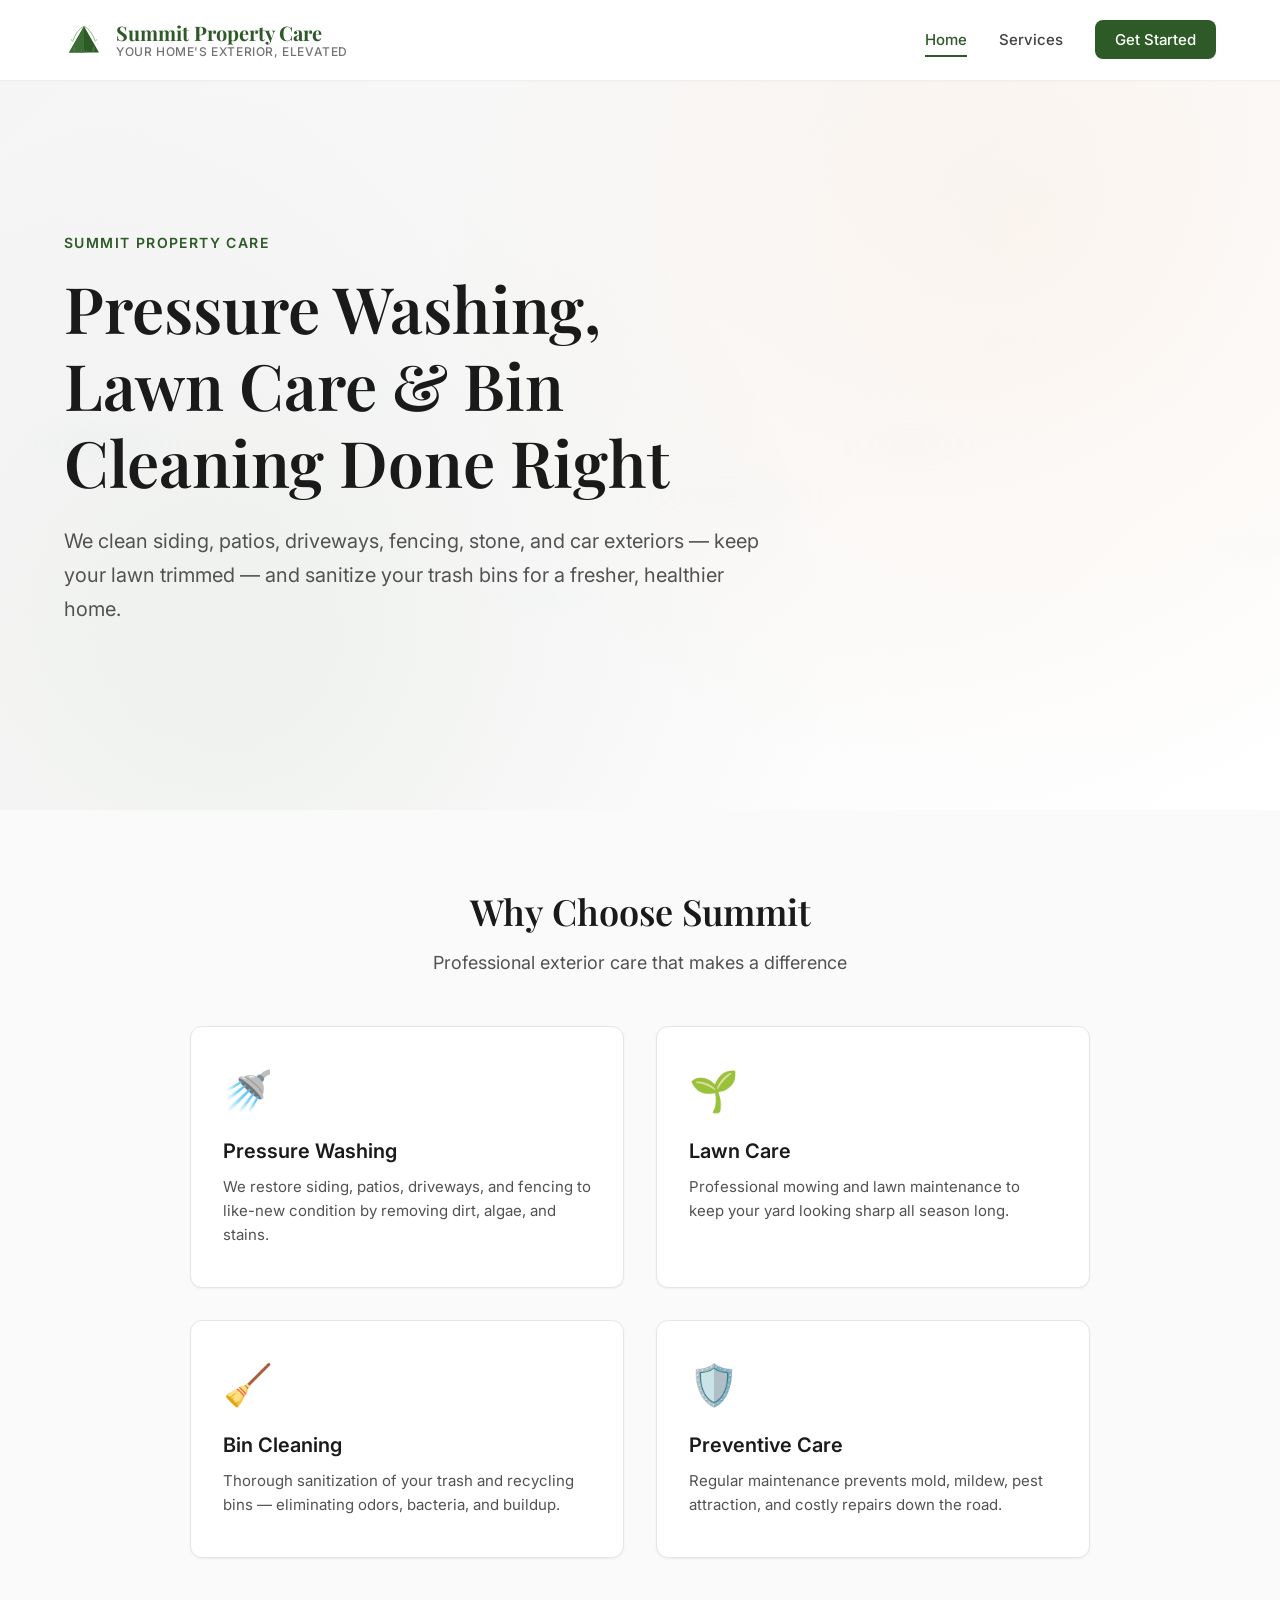
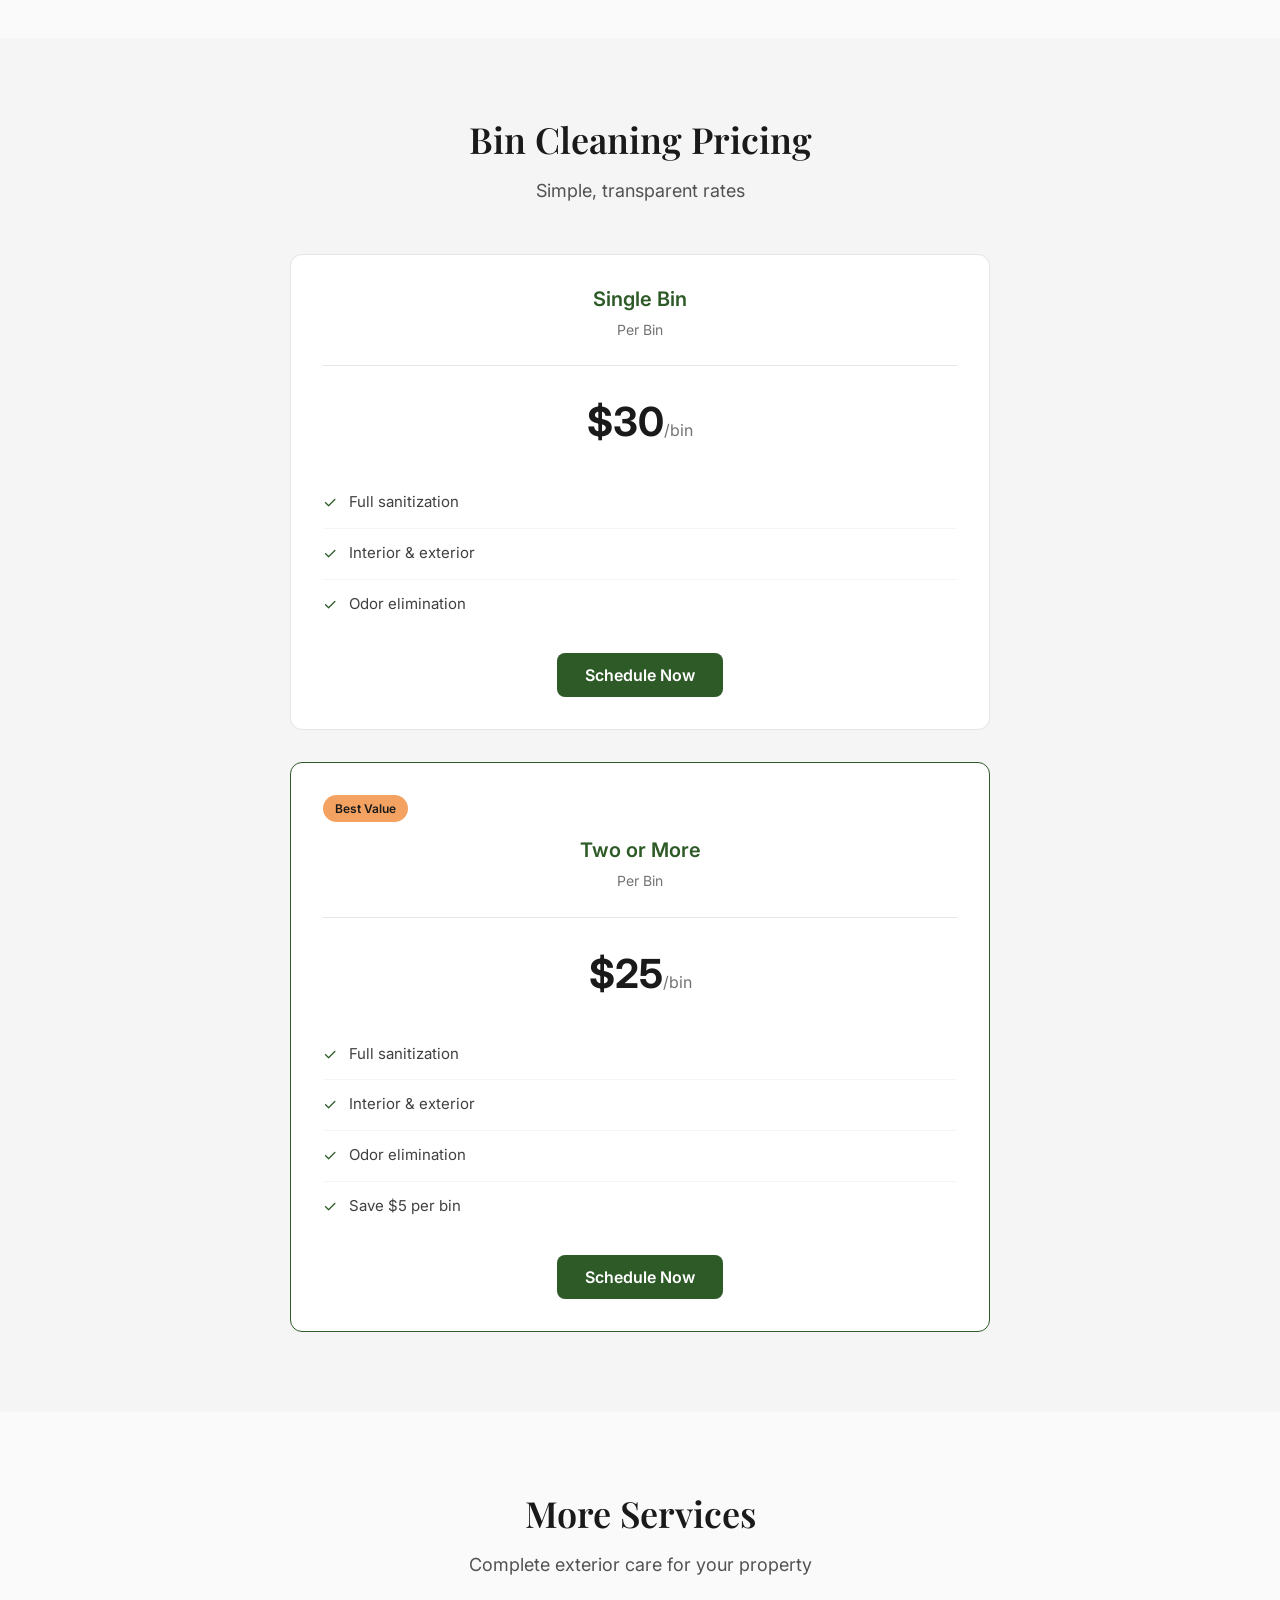
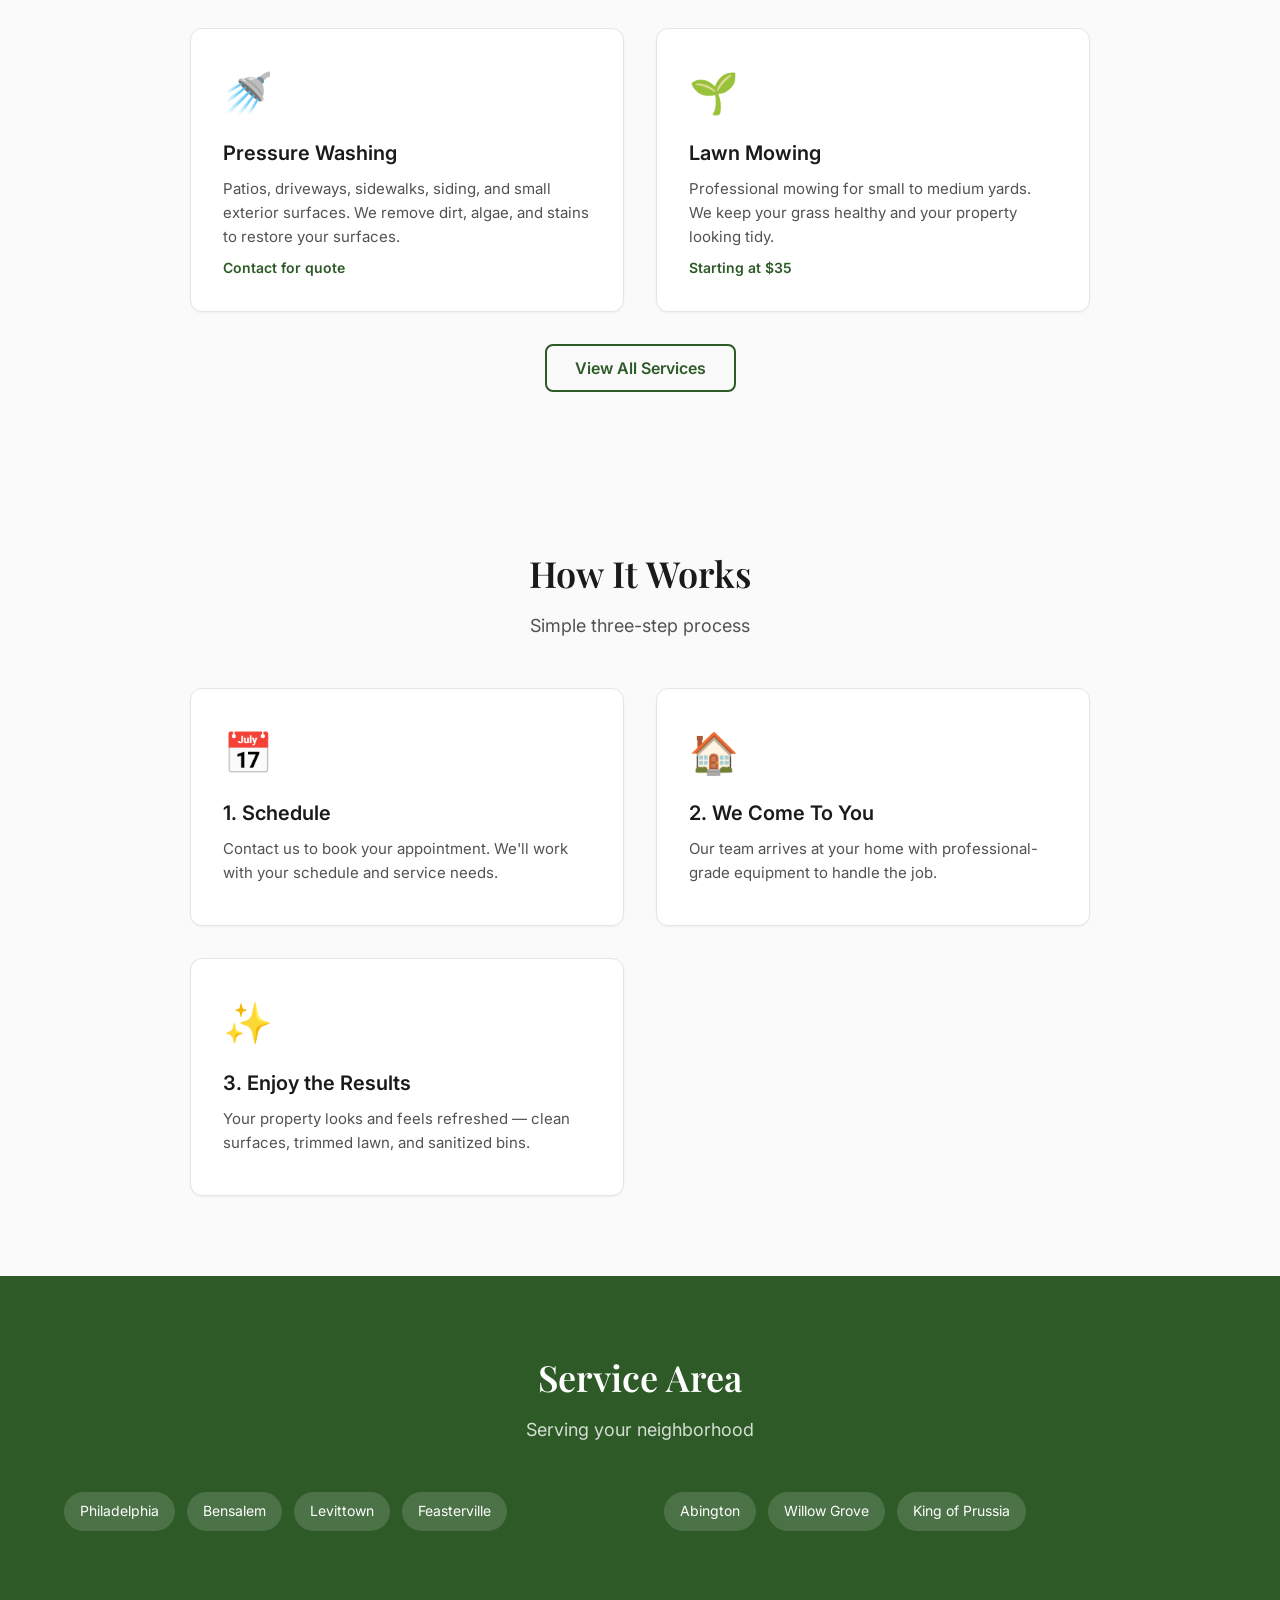
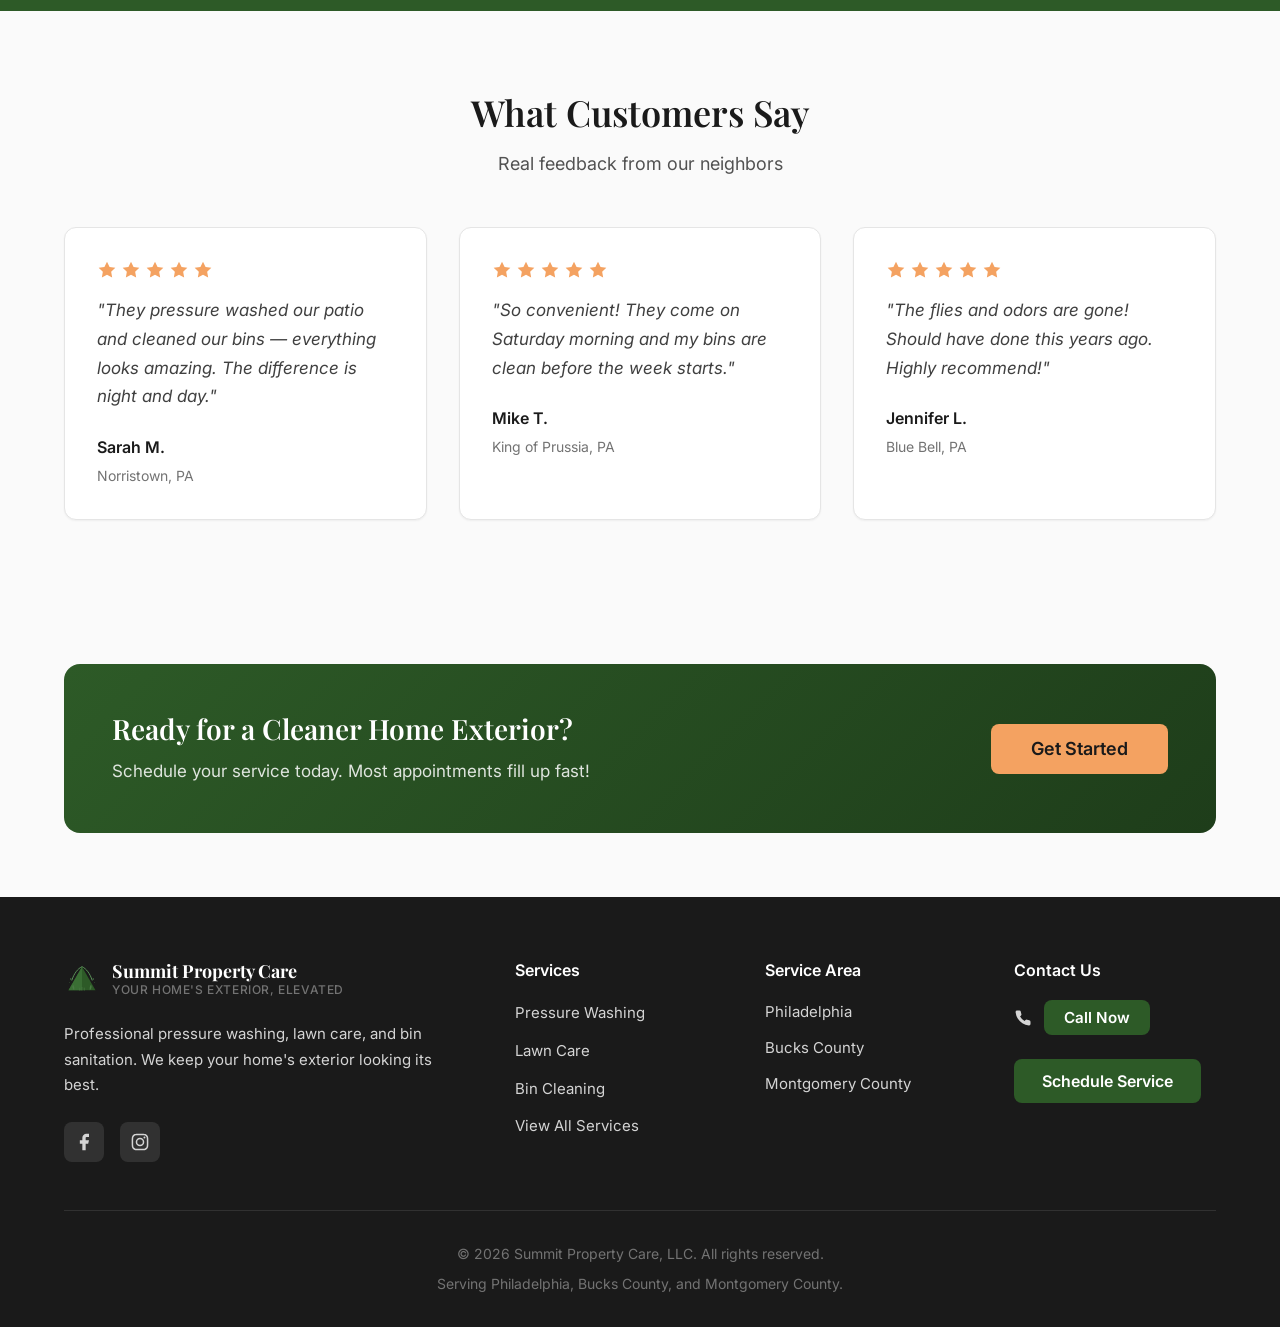
==== docs/index.html @ 651347b8 "init commit" ====
<!DOCTYPE html>
<html lang="en">
<head>
  <meta charset="UTF-8">
  <meta name="viewport" content="width=device-width, initial-scale=1.0">
  <meta name="description" content="Professional pressure washing, lawn care, and trash bin cleaning in Montgomery County, PA. Keep your home&#39;s exterior looking its best.">
  <meta name="author" content="Summit Property Care">
  <meta name="robots" content="index, follow">

  <!-- Canonical URL -->
  <link rel="canonical" href="">

  <!-- Open Graph -->
  <meta property="og:type" content="website">
  <meta property="og:url" content="">
  <meta property="og:site_name" content="Summit Property Care">
  <meta property="og:title" content="Home - Summit Property Care">
  <meta property="og:description" content="Professional pressure washing, lawn care, and trash bin cleaning in Montgomery County, PA. Keep your home&#39;s exterior looking its best.">
  <meta property="og:image" content="https://summitpropertycarellc.com/assets/images/og-image.jpg">

  <!-- Twitter Card -->
  <meta name="twitter:card" content="summary_large_image">
  <meta name="twitter:title" content="Home - Summit Property Care">
  <meta name="twitter:description" content="Professional pressure washing, lawn care, and trash bin cleaning in Montgomery County, PA. Keep your home&#39;s exterior looking its best.">
  <meta name="twitter:image" content="https://summitpropertycarellc.com/assets/images/og-image.jpg">

  <!-- Favicon -->
  <link rel="icon" type="image/svg+xml" href="./assets/images/favicon.svg">

  <!-- Fonts -->
  <link rel="preconnect" href="https://fonts.googleapis.com">
  <link rel="preconnect" href="https://fonts.gstatic.com" crossorigin>
  <link href="https://fonts.googleapis.com/css2?family=Inter:wght@400;500;600;700&family=Playfair+Display:wght@600;700&display=swap" rel="stylesheet">

  <!-- CSS -->
  <link rel="stylesheet" href="./assets/css/styles.css">

  <title>Home - Summit Property Care</title>

  <!-- LocalBusiness Schema -->
  <script type="application/ld+json">
  {
    "@context": "https://schema.org",
    "@type": "LocalBusiness",
    "name": "Summit Property Care",
    "image": "https://summitpropertycarellc.com/assets/images/logo.svg",
    "url": "https://summitpropertycarellc.com",
    "telephone": "(267) 333-2288",
    "email": "info@summitpropertycarellc.com",
    "address": {
      "@type": "PostalAddress",
      "streetAddress": "Norristown",
      "addressLocality": "Norristown",
      "addressRegion": "PA",
      "postalCode": "19401"
    },
    "geo": {
      "@type": "GeoCoordinates",
      "latitude": "40.1174",
      "longitude": "-75.3424"
    },
    "openingHoursSpecification": [
      {"@type": "OpeningHoursSpecification", "dayOfWeek": "Monday", "opens": "08:00", "closes": "18:00"},
      {"@type": "OpeningHoursSpecification", "dayOfWeek": "Tuesday", "opens": "08:00", "closes": "18:00"},
      {"@type": "OpeningHoursSpecification", "dayOfWeek": "Wednesday", "opens": "08:00", "closes": "18:00"},
      {"@type": "OpeningHoursSpecification", "dayOfWeek": "Thursday", "opens": "08:00", "closes": "18:00"},
      {"@type": "OpeningHoursSpecification", "dayOfWeek": "Friday", "opens": "08:00", "closes": "18:00"},
      {"@type": "OpeningHoursSpecification", "dayOfWeek": "Saturday", "opens": "09:00", "closes": "16:00"}
    ],
    "priceRange": "$$",
    "areaServed": {
      "@type": "GeoCircle",
      "geoRadius": "50",
      "geoMidpoint": {
        "@type": "GeoCoordinates",
        "latitude": "40.0027",
        "longitude": -75.2582
      }
    },
    "serviceArea": {
      "@type": "Place",
      "name": "Philadelphia, Montgomery, Chester, Bucks, and Delaware Counties, PA"
    },
    "sameAs": [
      "https://www.facebook.com/profile.php?id=61585159997611",
      "https://instagram.com/summitpropertycare"
    ]
  }
  </script>
</head>
<body>
  <header class="site-header" id="site-header">
  <div class="container">
    <a href="./index.html" class="logo" aria-label="Summit Property Care - Home">
      <img src="./assets/images/logo.svg" alt="Summit Property Care logo" class="logo-icon" width="48" height="48">
      <span class="logo-text">
        <span class="logo-name">Summit Property Care</span>
        <span class="logo-tagline">Your Home's Exterior, Elevated</span>
      </span>
    </a>

    <nav class="main-nav" aria-label="Main navigation">
      <button class="nav-toggle" aria-expanded="false" aria-controls="nav-menu" aria-label="Toggle navigation">
        <span class="hamburger"></span>
      </button>

      <ul class="nav-menu" id="nav-menu">
        <li><a href="./index.html" class="nav-link active">Home</a></li>
        <li><a href="./services/index.html" class="nav-link">Services</a></li>
        <li><a href="./contact/index.html" class="nav-link nav-link--cta">Get Started</a></li>
      </ul>
    </nav>
  </div>
</header>

  <main>
    



<section class="hero">
  <div class="hero-bg"></div>
  <div class="container">
    <div class="hero-content">
      
      <p class="hero-overline hero-animate" style="--delay: 0.1s">Summit Property Care</p>
      
      <h1 class="hero-title hero-animate" style="--delay: 0.25s">Pressure Washing, Lawn Care &amp; Bin Cleaning Done Right</h1>
      
      <p class="hero-subtitle hero-animate" style="--delay: 0.4s">We clean siding, patios, driveways, fencing, stone, and car exteriors — keep your lawn trimmed — and sanitize your trash bins for a fresher, healthier home.</p>
      
      
    </div>
  </div>
</section>

<section class="section">
  <div class="container">
    <div class="section-header">
      <h2 class="section-title">Why Choose Summit</h2>
      <p class="section-subtitle">Professional exterior care that makes a difference</p>
    </div>

    <div class="services-grid" style="max-width: 900px; margin: 0 auto;">
      <div class="service-card">
        <div class="service-card-icon">🚿</div>
        <h3 class="service-card-title">Pressure Washing</h3>
        <p class="service-card-description">We restore siding, patios, driveways, and fencing to like-new condition by removing dirt, algae, and stains.</p>
      </div>

      <div class="service-card">
        <div class="service-card-icon">🌱</div>
        <h3 class="service-card-title">Lawn Care</h3>
        <p class="service-card-description">Professional mowing and lawn maintenance to keep your yard looking sharp all season long.</p>
      </div>

      <div class="service-card">
        <div class="service-card-icon">🧹</div>
        <h3 class="service-card-title">Bin Cleaning</h3>
        <p class="service-card-description">Thorough sanitization of your trash and recycling bins — eliminating odors, bacteria, and buildup.</p>
      </div>

      <div class="service-card">
        <div class="service-card-icon">🛡️</div>
        <h3 class="service-card-title">Preventive Care</h3>
        <p class="service-card-description">Regular maintenance prevents mold, mildew, pest attraction, and costly repairs down the road.</p>
      </div>
    </div>
  </div>
</section>

<section class="section section--alt">
  <div class="container">
    <div class="section-header">
      <h2 class="section-title">Bin Cleaning Pricing</h2>
      <p class="section-subtitle">Simple, transparent rates</p>
    </div>

    <div class="pricing-grid" style="max-width: 700px; margin: 0 auto;">
      <div class="pricing-card">
        <div class="pricing-card-header">
          <h3 class="pricing-card-title">Single Bin</h3>
          <p class="pricing-card-subtitle">Per Bin</p>
        </div>
        <div class="pricing-card-price">
          <div class="price-amount">$30<span>/bin</span></div>
        </div>
        <div class="pricing-card-features">
          <div class="pricing-feature">
            <span class="pricing-feature-icon">✓</span>
            <span class="pricing-feature-text">Full sanitization</span>
          </div>
          <div class="pricing-feature">
            <span class="pricing-feature-icon">✓</span>
            <span class="pricing-feature-text">Interior & exterior</span>
          </div>
          <div class="pricing-feature">
            <span class="pricing-feature-icon">✓</span>
            <span class="pricing-feature-text">Odor elimination</span>
          </div>
        </div>
        <div class="pricing-card-cta">
          <a href="./contact/index.html" class="btn btn--primary">Schedule Now</a>
        </div>
      </div>

      <div class="pricing-card" style="border-color: var(--color-primary);">
        <span class="pricing-badge">Best Value</span>
        <div class="pricing-card-header">
          <h3 class="pricing-card-title">Two or More</h3>
          <p class="pricing-card-subtitle">Per Bin</p>
        </div>
        <div class="pricing-card-price">
          <div class="price-amount">$25<span>/bin</span></div>
        </div>
        <div class="pricing-card-features">
          <div class="pricing-feature">
            <span class="pricing-feature-icon">✓</span>
            <span class="pricing-feature-text">Full sanitization</span>
          </div>
          <div class="pricing-feature">
            <span class="pricing-feature-icon">✓</span>
            <span class="pricing-feature-text">Interior & exterior</span>
          </div>
          <div class="pricing-feature">
            <span class="pricing-feature-icon">✓</span>
            <span class="pricing-feature-text">Odor elimination</span>
          </div>
          <div class="pricing-feature">
            <span class="pricing-feature-icon">✓</span>
            <span class="pricing-feature-text">Save $5 per bin</span>
          </div>
        </div>
        <div class="pricing-card-cta">
          <a href="./contact/index.html" class="btn btn--primary">Schedule Now</a>
        </div>
      </div>
    </div>
  </div>
</section>

<section class="section">
  <div class="container">
    <div class="section-header">
      <h2 class="section-title">More Services</h2>
      <p class="section-subtitle">Complete exterior care for your property</p>
    </div>

    <div class="services-grid" style="max-width: 900px; margin: 0 auto;">
      <div class="service-card">
        <div class="service-card-icon">🚿</div>
        <h3 class="service-card-title">Pressure Washing</h3>
        <p class="service-card-description">Patios, driveways, sidewalks, siding, and small exterior surfaces. We remove dirt, algae, and stains to restore your surfaces.</p>
        <p class="service-card-note">Contact for quote</p>
      </div>

      <div class="service-card">
        <div class="service-card-icon">🌱</div>
        <h3 class="service-card-title">Lawn Mowing</h3>
        <p class="service-card-description">Professional mowing for small to medium yards. We keep your grass healthy and your property looking tidy.</p>
        <p class="service-card-note">Starting at $35</p>
      </div>
    </div>

    <div style="text-align: center; margin-top: 2rem;">
      <a href="./services/index.html" class="btn btn--secondary">View All Services</a>
    </div>
  </div>
</section>

<section class="section">
  <div class="container">
    <div class="section-header">
      <h2 class="section-title">How It Works</h2>
      <p class="section-subtitle">Simple three-step process</p>
    </div>

    <div class="services-grid" style="max-width: 900px; margin: 0 auto;">
      <div class="service-card">
        <div class="service-card-icon">📅</div>
        <h3 class="service-card-title">1. Schedule</h3>
        <p class="service-card-description">Contact us to book your appointment. We'll work with your schedule and service needs.</p>
      </div>

      <div class="service-card">
        <div class="service-card-icon">🏠</div>
        <h3 class="service-card-title">2. We Come To You</h3>
        <p class="service-card-description">Our team arrives at your home with professional-grade equipment to handle the job.</p>
      </div>

      <div class="service-card">
        <div class="service-card-icon">✨</div>
        <h3 class="service-card-title">3. Enjoy the Results</h3>
        <p class="service-card-description">Your property looks and feels refreshed — clean surfaces, trimmed lawn, and sanitized bins.</p>
      </div>
    </div>
  </div>
</section>

<section class="section service-areas-section">
  <div class="container">
    <div class="section-header">
      <h2 class="section-title">Service Area</h2>
      <p class="section-subtitle" style="color: rgba(255,255,255,0.8);">Serving your neighborhood</p>
    </div>

    <div class="service-areas-grid">
      <div class="service-areas-group">
        <div class="service-areas-list">
          <span class="service-area-tag">Philadelphia</span>
          <span class="service-area-tag">Bensalem</span>
          <span class="service-area-tag">Levittown</span>
          <span class="service-area-tag">Feasterville</span>
        </div>
      </div>
      <div class="service-areas-group">
        <div class="service-areas-list">
          <span class="service-area-tag">Abington</span>
          <span class="service-area-tag">Willow Grove</span>
          <span class="service-area-tag">King of Prussia</span>
        </div>
      </div>
    </div>
  </div>
</section>

<section class="section">
  <div class="container">
    <div class="section-header">
      <h2 class="section-title">What Customers Say</h2>
      <p class="section-subtitle">Real feedback from our neighbors</p>
    </div>

    <div class="testimonials-grid">
      <div class="testimonial-card">
        <div class="testimonial-stars">
          <svg viewBox="0 0 24 24" width="20" height="20" fill="currentColor"><path d="M12 2l3.09 6.26L22 9.27l-5 4.87 1.18 6.88L12 17.77l-6.18 3.25L7 14.14 2 9.27l6.91-1.01L12 2z"/></svg>
          <svg viewBox="0 0 24 24" width="20" height="20" fill="currentColor"><path d="M12 2l3.09 6.26L22 9.27l-5 4.87 1.18 6.88L12 17.77l-6.18 3.25L7 14.14 2 9.27l6.91-1.01L12 2z"/></svg>
          <svg viewBox="0 0 24 24" width="20" height="20" fill="currentColor"><path d="M12 2l3.09 6.26L22 9.27l-5 4.87 1.18 6.88L12 17.77l-6.18 3.25L7 14.14 2 9.27l6.91-1.01L12 2z"/></svg>
          <svg viewBox="0 0 24 24" width="20" height="20" fill="currentColor"><path d="M12 2l3.09 6.26L22 9.27l-5 4.87 1.18 6.88L12 17.77l-6.18 3.25L7 14.14 2 9.27l6.91-1.01L12 2z"/></svg>
          <svg viewBox="0 0 24 24" width="20" height="20" fill="currentColor"><path d="M12 2l3.09 6.26L22 9.27l-5 4.87 1.18 6.88L12 17.77l-6.18 3.25L7 14.14 2 9.27l6.91-1.01L12 2z"/></svg>
        </div>
        <blockquote class="testimonial-text">"They pressure washed our patio and cleaned our bins — everything looks amazing. The difference is night and day."</blockquote>
        <footer class="testimonial-author">
          <span class="author-name">Sarah M.</span>
          <span class="author-location">Norristown, PA</span>
        </footer>
      </div>

      <div class="testimonial-card">
        <div class="testimonial-stars">
          <svg viewBox="0 0 24 24" width="20" height="20" fill="currentColor"><path d="M12 2l3.09 6.26L22 9.27l-5 4.87 1.18 6.88L12 17.77l-6.18 3.25L7 14.14 2 9.27l6.91-1.01L12 2z"/></svg>
          <svg viewBox="0 0 24 24" width="20" height="20" fill="currentColor"><path d="M12 2l3.09 6.26L22 9.27l-5 4.87 1.18 6.88L12 17.77l-6.18 3.25L7 14.14 2 9.27l6.91-1.01L12 2z"/></svg>
          <svg viewBox="0 0 24 24" width="20" height="20" fill="currentColor"><path d="M12 2l3.09 6.26L22 9.27l-5 4.87 1.18 6.88L12 17.77l-6.18 3.25L7 14.14 2 9.27l6.91-1.01L12 2z"/></svg>
          <svg viewBox="0 0 24 24" width="20" height="20" fill="currentColor"><path d="M12 2l3.09 6.26L22 9.27l-5 4.87 1.18 6.88L12 17.77l-6.18 3.25L7 14.14 2 9.27l6.91-1.01L12 2z"/></svg>
          <svg viewBox="0 0 24 24" width="20" height="20" fill="currentColor"><path d="M12 2l3.09 6.26L22 9.27l-5 4.87 1.18 6.88L12 17.77l-6.18 3.25L7 14.14 2 9.27l6.91-1.01L12 2z"/></svg>
        </div>
        <blockquote class="testimonial-text">"So convenient! They come on Saturday morning and my bins are clean before the week starts."</blockquote>
        <footer class="testimonial-author">
          <span class="author-name">Mike T.</span>
          <span class="author-location">King of Prussia, PA</span>
        </footer>
      </div>

      <div class="testimonial-card">
        <div class="testimonial-stars">
          <svg viewBox="0 0 24 24" width="20" height="20" fill="currentColor"><path d="M12 2l3.09 6.26L22 9.27l-5 4.87 1.18 6.88L12 17.77l-6.18 3.25L7 14.14 2 9.27l6.91-1.01L12 2z"/></svg>
          <svg viewBox="0 0 24 24" width="20" height="20" fill="currentColor"><path d="M12 2l3.09 6.26L22 9.27l-5 4.87 1.18 6.88L12 17.77l-6.18 3.25L7 14.14 2 9.27l6.91-1.01L12 2z"/></svg>
          <svg viewBox="0 0 24 24" width="20" height="20" fill="currentColor"><path d="M12 2l3.09 6.26L22 9.27l-5 4.87 1.18 6.88L12 17.77l-6.18 3.25L7 14.14 2 9.27l6.91-1.01L12 2z"/></svg>
          <svg viewBox="0 0 24 24" width="20" height="20" fill="currentColor"><path d="M12 2l3.09 6.26L22 9.27l-5 4.87 1.18 6.88L12 17.77l-6.18 3.25L7 14.14 2 9.27l6.91-1.01L12 2z"/></svg>
          <svg viewBox="0 0 24 24" width="20" height="20" fill="currentColor"><path d="M12 2l3.09 6.26L22 9.27l-5 4.87 1.18 6.88L12 17.77l-6.18 3.25L7 14.14 2 9.27l6.91-1.01L12 2z"/></svg>
        </div>
        <blockquote class="testimonial-text">"The flies and odors are gone! Should have done this years ago. Highly recommend!"</blockquote>
        <footer class="testimonial-author">
          <span class="author-name">Jennifer L.</span>
          <span class="author-location">Blue Bell, PA</span>
        </footer>
      </div>
    </div>
  </div>
</section>






<section class="cta-section">
  <div class="container">
    <div class="cta-box">
      <div class="cta-content">
        <h2 class="cta-title">Ready for a Cleaner Home Exterior?</h2>
        <p class="cta-text">Schedule your service today. Most appointments fill up fast!</p>
      </div>
      <div class="cta-action">
        <a href="./contact/index.html" class="btn btn--accent btn--large">Get Started</a>
      </div>
    </div>
  </div>
</section>
  </main>

  <footer class="site-footer">
  <div class="container">
    <div class="footer-grid">
      <div class="footer-brand">
        <a href="./index.html" class="footer-logo">
          <img src="./assets/images/logo.svg" alt="Summit Property Care logo" class="logo-icon" width="42" height="42">
          <span class="logo-text">
            <span class="logo-name">Summit Property Care</span>
            <span class="logo-tagline">Your Home's Exterior, Elevated</span>
          </span>
        </a>
        <p class="footer-description">Professional pressure washing, lawn care, and bin sanitation. We keep your home's exterior looking its best.</p>
        <div class="footer-social">
          <a href="https://www.facebook.com/profile.php?id=61585159997611" target="_blank" rel="noopener noreferrer" aria-label="Facebook">
            <svg viewBox="0 0 24 24" width="20" height="20" fill="currentColor"><path d="M18 2h-3a5 5 0 00-5 5v3H7v4h3v8h4v-8h3l1-4h-4V7a1 1 0 011-1h3z"/></svg>
          </a>
          <a href="https://instagram.com/summitpropertycare" target="_blank" rel="noopener noreferrer" aria-label="Instagram">
            <svg viewBox="0 0 24 24" width="20" height="20" fill="currentColor"><path d="M12 2c2.717 0 3.056.01 4.122.06 1.065.05 1.79.217 2.428.465.66.254 1.216.598 1.772 1.153a4.908 4.908 0 011.153 1.772c.247.637.415 1.363.465 2.428.047 1.066.06 1.405.06 4.122 0 2.717-.01 3.056-.06 4.122-.05 1.065-.218 1.79-.465 2.428a4.883 4.883 0 01-1.153 1.772 4.915 4.915 0 01-1.772 1.153c-.637.247-1.363.415-2.428.465-1.066.047-1.405.06-4.122.06-2.717 0-3.056-.01-4.122-.06-1.065-.05-1.79-.218-2.428-.465a4.89 4.89 0 01-1.772-1.153 4.904 4.904 0 01-1.153-1.772c-.248-.637-.415-1.363-.465-2.428C2.013 15.056 2 14.717 2 12c0-2.717.01-3.056.06-4.122.05-1.066.217-1.79.465-2.428a4.88 4.88 0 011.153-1.772A4.897 4.897 0 015.45 2.525c.638-.248 1.362-.415 2.428-.465C8.944 2.013 9.283 2 12 2zm0 1.802c-2.67 0-2.986.01-4.04.058-.976.045-1.505.207-1.858.344-.466.182-.8.398-1.15.748-.35.35-.566.684-.748 1.15-.137.353-.3.882-.344 1.857-.048 1.055-.058 1.37-.058 4.041 0 2.67.01 2.986.058 4.04.045.976.207 1.505.344 1.858.182.466.399.8.748 1.15.35.35.684.566 1.15.748.353.137.882.3 1.857.344 1.054.048 1.37.058 4.041.058 2.67 0 2.987-.01 4.04-.058.976-.045 1.505-.207 1.858-.344.466-.182.8-.398 1.15-.748.35-.35.566-.684.748-1.15.137-.353.3-.882.344-1.857.048-1.055.058-1.37.058-4.041 0-2.67-.01-2.986-.058-4.04-.045-.976-.207-1.505-.344-1.858a3.097 3.097 0 00-.748-1.15 3.098 3.098 0 00-1.15-.748c-.353-.137-.882-.3-1.857-.344-1.055-.048-1.37-.058-4.041-.058zm0 3.063a5.135 5.135 0 110 10.27 5.135 5.135 0 010-10.27zm0 8.468a3.333 3.333 0 100-6.666 3.333 3.333 0 000 6.666zm6.538-8.671a1.2 1.2 0 11-2.4 0 1.2 1.2 0 012.4 0z"/></svg>
          </a>
        </div>
      </div>

      <div class="footer-services">
        <h3>Services</h3>
        <ul>
          <li><a href="./services/index.html#pressure-washing">Pressure Washing</a></li>
          <li><a href="./services/index.html#lawn-care">Lawn Care</a></li>
          <li><a href="./services/index.html#bin-cleaning">Bin Cleaning</a></li>
          <li><a href="./services/index.html">View All Services</a></li>
        </ul>
      </div>

      <div class="footer-service-areas">
        <h3>Service Area</h3>
        <ul>
          <li>Philadelphia</li>
          <li>Bucks County</li>
          <li>Montgomery County</li>
        </ul>
      </div>

      <div class="footer-contact">
        <h3>Contact Us</h3>
        <ul>
          <li>
            <svg viewBox="0 0 24 24" width="18" height="18" fill="currentColor"><path d="M22 16.92v3a2 2 0 01-2.18 2 19.79 19.79 0 01-8.63-3.07 19.5 19.5 0 01-6-6 19.79 19.79 0 01-3.07-8.67A2 2 0 014.11 2h3a2 2 0 012 1.72 12.84 12.84 0 00.7 2.81 2 2 0 01-.45 2.11L8.09 9.91a16 16 0 006 6l1.27-1.27a2 2 0 012.11-.45 12.84 12.84 0 002.81.7A2 2 0 0122 16.92z"/></svg>
            <button onclick="this.innerText='(267) 333-2288'; this.style.cursor='text'; this.onclick=null" class="call-now-btn">Call Now</button>
          </li>
        </ul>
        <div class="footer-cta">
          <a href="./contact/index.html" class="btn btn--primary">Schedule Service</a>
        </div>
      </div>
    </div>

    <div class="footer-bottom">
      <p>&copy; 2026 Summit Property Care, LLC. All rights reserved.</p>
      <p class="footer-disclaimer">Serving Philadelphia, Bucks County, and Montgomery County.</p>
    </div>
  </div>
</footer>


  <script src="./assets/js/main.js" defer></script>
</body>
</html>
---- docs/assets/css/styles.css ----
/* =============================================
   Summit Property Care - Modern Minimalist Design
   ============================================= */

/* CSS Variables */
:root {
  --color-primary: #2D5A27;
  --color-primary-dark: #1E3D1A;
  --color-primary-light: #4A7A44;
  --color-accent: #F4A261;
  --color-accent-dark: #E08B3E;
  --color-neutral-900: #1a1a1a;
  --color-neutral-800: #2d2d2d;
  --color-neutral-700: #404040;
  --color-neutral-600: #525252;
  --color-neutral-500: #737373;
  --color-neutral-400: #a3a3a3;
  --color-neutral-300: #d4d4d4;
  --color-neutral-200: #e5e5e5;
  --color-neutral-100: #f5f5f5;
  --color-white: #ffffff;
  --color-background: #fafafa;
  --color-surface: #ffffff;

  --font-primary: 'Inter', -apple-system, BlinkMacSystemFont, 'Segoe UI', sans-serif;
  --font-display: 'Playfair Display', Georgia, serif;

  --shadow-sm: 0 1px 2px rgba(0, 0, 0, 0.05);
  --shadow-md: 0 4px 6px -1px rgba(0, 0, 0, 0.1), 0 2px 4px -1px rgba(0, 0, 0, 0.06);
  --shadow-lg: 0 10px 15px -3px rgba(0, 0, 0, 0.1), 0 4px 6px -2px rgba(0, 0, 0, 0.05);
  --shadow-xl: 0 20px 25px -5px rgba(0, 0, 0, 0.1), 0 10px 10px -5px rgba(0, 0, 0, 0.04);

  --radius-sm: 4px;
  --radius-md: 8px;
  --radius-lg: 12px;
  --radius-xl: 16px;
  --radius-full: 9999px;

  --transition-fast: 150ms ease;
  --transition-base: 250ms ease;
  --transition-slow: 350ms ease;

  --container-max: 1200px;
  --header-height: 80px;
}

/* Reset & Base */
*, *::before, *::after {
  box-sizing: border-box;
  margin: 0;
  padding: 0;
}

html {
  scroll-behavior: smooth;
  -webkit-font-smoothing: antialiased;
  -moz-osx-font-smoothing: grayscale;
}

body {
  font-family: var(--font-primary);
  font-size: 16px;
  line-height: 1.6;
  color: var(--color-neutral-800);
  background-color: var(--color-background);
  min-height: 100vh;
  padding-top: var(--header-height);
}

img {
  max-width: 100%;
  height: auto;
  display: block;
}

a {
  color: inherit;
  text-decoration: none;
  transition: color var(--transition-fast);
}

ul, ol {
  list-style: none;
}

button {
  font-family: inherit;
  cursor: pointer;
  border: none;
  background: none;
}

h1, h2, h3, h4, h5, h6 {
  font-family: var(--font-display);
  font-weight: 600;
  line-height: 1.2;
  color: var(--color-neutral-900);
}

h1 { font-size: 3rem; }
h2 { font-size: 2.25rem; }
h3 { font-size: 1.5rem; }
h4 { font-size: 1.25rem; }

/* Container */
.container {
  width: 100%;
  max-width: var(--container-max);
  margin: 0 auto;
  padding: 0 1.5rem;
}

/* Buttons */
.btn {
  display: inline-flex;
  align-items: center;
  justify-content: center;
  gap: 0.5rem;
  padding: 0.875rem 1.75rem;
  font-size: 1rem;
  font-weight: 600;
  line-height: 1;
  border-radius: var(--radius-md);
  transition: all var(--transition-base);
  cursor: pointer;
}

.btn--primary {
  background-color: var(--color-primary);
  color: var(--color-white);
}

.btn--primary:hover {
  background-color: var(--color-primary-dark);
  transform: translateY(-2px);
  box-shadow: var(--shadow-md);
}

.btn--secondary {
  background-color: transparent;
  color: var(--color-primary);
  border: 2px solid var(--color-primary);
}

.btn--secondary:hover {
  background-color: var(--color-primary);
  color: var(--color-white);
}

.btn--accent {
  background-color: var(--color-accent);
  color: var(--color-neutral-900);
}

.btn--accent:hover {
  background-color: var(--color-accent-dark);
  transform: translateY(-2px);
  box-shadow: var(--shadow-md);
}

.btn--large {
  padding: 1rem 2.5rem;
  font-size: 1.125rem;
}

/* =============================================
   Header & Navigation
   ============================================= */

.site-header {
  position: fixed;
  top: 0;
  left: 0;
  right: 0;
  z-index: 1000;
  height: var(--header-height);
  background-color: var(--color-white);
  box-shadow: var(--shadow-sm);
  transition: all var(--transition-base);
}

.site-header.scrolled {
  box-shadow: var(--shadow-md);
}

.site-header .container {
  display: flex;
  align-items: center;
  justify-content: space-between;
  height: 100%;
}

.logo {
  display: flex;
  align-items: center;
  gap: 0.75rem;
}

.logo-icon {
  width: 2.5rem;
  height: 2.5rem;
  flex-shrink: 0;
}

.logo-text {
  display: flex;
  flex-direction: column;
  line-height: 1.2;
}

.logo-name {
  font-family: var(--font-display);
  font-size: 1.25rem;
  font-weight: 700;
  color: var(--color-primary);
}

.logo-tagline {
  font-size: 0.75rem;
  font-weight: 500;
  color: var(--color-neutral-500);
  text-transform: uppercase;
  letter-spacing: 0.05em;
}

.main-nav {
  display: flex;
  align-items: center;
  gap: 2rem;
}

.nav-menu {
  display: flex;
  align-items: center;
  gap: 2rem;
}

.nav-link {
  font-weight: 500;
  font-size: 0.9375rem;
  color: var(--color-neutral-700);
  position: relative;
  padding: 0.5rem 0;
}

.nav-link::after {
  content: '';
  position: absolute;
  bottom: 0;
  left: 0;
  width: 0;
  height: 2px;
  background-color: var(--color-primary);
  transition: width var(--transition-base);
}

.nav-link:hover,
.nav-link.active {
  color: var(--color-primary);
}

.nav-link:hover::after,
.nav-link.active::after {
  width: 100%;
}

.nav-link--cta {
  background-color: var(--color-primary);
  color: var(--color-white);
  padding: 0.625rem 1.25rem;
  border-radius: var(--radius-md);
}

.nav-link--cta::after {
  display: none;
}

.nav-link--cta:hover {
  background-color: var(--color-primary-dark);
  color: var(--color-white);
}

.nav-toggle {
  display: none;
  padding: 0.5rem;
}

/* =============================================
    Mobile — ≤768px
    ============================================= */

@media (max-width: 768px) {
  /* -- Header & Nav -- */
  :root {
    --header-height: 64px;
  }

  .logo-icon {
    width: 2rem;
    height: 2rem;
  }

  .logo-name {
    font-size: 1.05rem;
  }

  .logo-tagline {
    font-size: 0.65rem;
  }

  .nav-toggle {
    display: block;
    position: relative;
    width: 40px;
    height: 40px;
    padding: 0.5rem;
    border-radius: var(--radius-sm);
    transition: background-color var(--transition-fast);
  }

  .nav-toggle:active {
    background-color: var(--color-neutral-100);
  }

  .hamburger {
    display: block;
    width: 22px;
    height: 2px;
    background-color: var(--color-neutral-900);
    position: absolute;
    top: 50%;
    left: 50%;
    transform: translate(-50%, -50%);
    transition: all var(--transition-base);
  }

  .hamburger::before,
  .hamburger::after {
    content: '';
    position: absolute;
    width: 100%;
    height: 2px;
    background-color: var(--color-neutral-900);
    left: 0;
    transition: all var(--transition-base);
  }

  .hamburger::before {
    top: -7px;
  }

  .hamburger::after {
    top: 7px;
  }

  .nav-toggle[aria-expanded="true"] .hamburger {
    background-color: transparent;
  }

  .nav-toggle[aria-expanded="true"] .hamburger::before {
    top: 0;
    transform: rotate(45deg);
  }

  .nav-toggle[aria-expanded="true"] .hamburger::after {
    top: 0;
    transform: rotate(-45deg);
  }

  .nav-menu {
    position: fixed;
    top: var(--header-height);
    left: 0;
    right: 0;
    bottom: 0;
    background-color: var(--color-white);
    flex-direction: column;
    align-items: stretch;
    padding: 0;
    gap: 0;
    box-shadow: var(--shadow-lg);
    transform: translateY(-100%);
    opacity: 0;
    visibility: hidden;
    transition: all var(--transition-base);
    overflow-y: auto;
    -webkit-overflow-scrolling: touch;
  }

  .nav-menu.active {
    transform: translateY(0);
    opacity: 1;
    visibility: visible;
  }

  .nav-link {
    display: block;
    padding: 1rem 1.5rem;
    font-size: 1.0625rem;
    border-bottom: 1px solid var(--color-neutral-100);
  }

  .nav-link::after {
    display: none;
  }

  .nav-link:active {
    background-color: var(--color-neutral-100);
  }

  .nav-link--cta {
    margin: 1rem 1.5rem;
    text-align: center;
    padding: 1rem;
    font-size: 1.0625rem;
    border-bottom: none;
  }

  /* -- Hero -- */
  .hero {
    min-height: calc(80vh - var(--header-height));
    padding-bottom: 3rem;
  }

  .hero::before {
    opacity: 0.04;
    animation-duration: 35s;
  }

  .hero-title {
    font-size: clamp(1.75rem, 7vw, 2.5rem);
    margin-bottom: 1rem;
  }

  .hero-subtitle {
    font-size: 1.0625rem;
    margin-bottom: 1.5rem;
    line-height: 1.6;
  }

  .hero-overline {
    font-size: 0.8125rem;
    margin-bottom: 0.75rem;
  }

  .hero-buttons {
    flex-direction: column;
    gap: 0.75rem;
  }

  .hero-buttons .btn {
    width: 100%;
    justify-content: center;
  }

  /* -- Sections -- */
  .section {
    padding: 3.5rem 0;
  }

  .section-header {
    margin-bottom: 2rem;
  }

  .section-title {
    font-size: 1.75rem;
  }

  .section-subtitle {
    font-size: 1rem;
  }

  /* -- Grids — single column, no min-width overflow -- */
  .services-grid,
  .pricing-grid,
  .testimonials-grid,
  .service-list {
    grid-template-columns: 1fr;
  }

  .service-card {
    padding: 1.5rem;
  }

  .service-card-icon {
    font-size: 2rem;
  }

  /* -- Pricing -- */
  .pricing-card {
    padding: 1.5rem;
  }

  .price-amount {
    font-size: 2rem;
  }

  .pricing-feature {
    padding: 0.625rem 0;
  }

  /* -- Service Areas -- */
  .service-areas-grid {
    grid-template-columns: 1fr;
    gap: 1.5rem;
  }

  /* -- Testimonials -- */
  .testimonial-card {
    padding: 1.5rem;
  }

  .testimonial-text {
    font-size: 1rem;
  }

  /* -- CTA -- */
  .cta-section {
    padding: 3rem 0;
  }

  .cta-box {
    flex-direction: column;
    text-align: center;
    padding: 2rem 1.5rem;
    gap: 1.5rem;
  }

  .cta-title {
    font-size: 1.5rem;
  }

  .cta-text {
    font-size: 1rem;
  }

  .cta-action {
    width: 100%;
  }

  .cta-action .btn {
    width: 100%;
  }

  /* -- Service Category (services page) -- */
  .service-category {
    margin-bottom: 3rem;
  }

  .service-category-header {
    flex-direction: column;
    align-items: flex-start;
    gap: 0.5rem;
  }

  .service-category-icon {
    font-size: 1.75rem;
  }

  .service-category-title {
    font-size: 1.5rem;
  }

  .service-item {
    padding: 1.25rem;
  }

  .service-item-header {
    flex-direction: column;
    gap: 0.5rem;
  }

  .service-item-features {
    gap: 0.375rem;
  }

  .service-item-feature {
    font-size: 0.75rem;
    padding: 0.3125rem 0.625rem;
  }

  /* -- Contact Page -- */
  .contact-grid {
    grid-template-columns: 1fr;
    gap: 2.5rem;
  }

  .contact-info h2 {
    font-size: 1.75rem;
  }

  .contact-item-icon {
    width: 44px;
    height: 44px;
  }

  .contact-item-icon svg {
    width: 20px;
    height: 20px;
  }

  .contact-item-value {
    word-break: break-word;
  }

  .contact-item-value a {
    color: var(--color-primary);
    font-weight: 600;
  }

  .call-now-btn {
    display: inline-block;
    width: auto;
    text-align: center;
    padding: 0.625rem 1.5rem;
    font-size: 1rem;
  }

  .contact-form {
    padding: 1.5rem;
  }

  .contact-form h3 {
    font-size: 1.25rem;
    margin-bottom: 1.25rem;
  }

  .form-input,
  .form-select,
  .form-textarea {
    padding: 0.875rem;
    font-size: 16px; /* Prevents iOS zoom on focus */
  }

  .form-textarea {
    min-height: 120px;
  }

  .form-submit {
    padding: 1rem;
    width: 100%;
  }

  /* -- Footer -- */
  .site-footer {
    padding: 2.5rem 0 1.5rem;
  }

  .footer-grid {
    grid-template-columns: 1fr;
    gap: 2rem;
    margin-bottom: 2rem;
  }

  .footer-brand {
    text-align: center;
  }

  .footer-brand .footer-logo {
    justify-content: center;
    margin-bottom: 1rem;
  }

  .footer-description {
    font-size: 0.875rem;
    margin-bottom: 1rem;
  }

  .footer-social {
    justify-content: center;
  }

  .footer-social a {
    width: 44px;
    height: 44px;
  }

  .footer-services,
  .footer-service-areas {
    text-align: center;
  }

  .footer-services h3,
  .footer-service-areas h3,
  .footer-contact h3 {
    margin-bottom: 0.875rem;
  }

  .footer-services ul,
  .footer-service-areas ul {
    display: grid;
    grid-template-columns: 1fr 1fr;
    gap: 0.5rem 1rem;
    text-align: left;
  }

  .footer-contact {
    text-align: center;
  }

  .footer-contact ul {
    justify-content: center;
  }

  .footer-contact li {
    justify-content: center;
  }

  .footer-contact .call-now-btn {
    width: 100%;
    padding: 0.75rem 1.5rem;
    font-size: 1rem;
  }

  .footer-cta {
    margin-top: 1.5rem;
  }

  .footer-cta .btn {
    width: 100%;
  }

  .footer-bottom {
    padding-top: 1.5rem;
  }

  /* -- Page Headers -- */
  .page-header {
    padding: calc(var(--header-height) + 2.5rem) 0 2.5rem;
  }

  .page-title {
    font-size: clamp(1.75rem, 6vw, 2.5rem);
  }

  .page-description {
    font-size: 1rem;
  }

  .content-section {
    padding: 2.5rem 0;
  }

  /* -- About -- */
  .about-hero {
    grid-template-columns: 1fr;
    gap: 2rem;
  }

  .about-image {
    min-height: 250px;
  }

  .about-stats {
    flex-wrap: wrap;
    gap: 1.5rem;
  }

  .stat-number {
    font-size: 2rem;
  }

  .values-grid {
    grid-template-columns: 1fr;
  }

  .value-card {
    padding: 1.5rem;
  }

  /* -- Pricing Disclaimer -- */
  .pricing-disclaimer {
    margin-bottom: 2rem;
    padding: 1.25rem;
  }
}

/* =============================================
    Mobile — ≤480px (small phones)
    ============================================= */

@media (max-width: 480px) {
  .container {
    padding: 0 1rem;
  }

  .hero {
    min-height: calc(70vh - var(--header-height));
  }

  .hero-title {
    font-size: 1.625rem;
  }

  .hero-subtitle {
    font-size: 0.9375rem;
  }

  .section {
    padding: 2.5rem 0;
  }

  .section-title {
    font-size: 1.5rem;
  }

  .section-subtitle {
    font-size: 0.9375rem;
  }

  .service-card {
    padding: 1.25rem;
  }

  .pricing-card {
    padding: 1.25rem;
  }

  .cta-box {
    padding: 1.5rem 1.25rem;
  }

  .cta-title {
    font-size: 1.25rem;
  }

  .testimonial-card {
    padding: 1.25rem;
  }

  .contact-form {
    padding: 1.25rem;
  }

  .contact-form h3 {
    font-size: 1.125rem;
  }

  .contact-info h2 {
    font-size: 1.5rem;
  }

  .contact-item-icon {
    width: 40px;
    height: 40px;
  }

  .contact-item-icon svg {
    width: 18px;
    height: 18px;
  }

  .contact-item {
    gap: 0.75rem;
  }

  .contact-item-label {
    font-size: 0.8125rem;
  }

  .contact-item-value {
    font-size: 0.9375rem;
  }

  .call-now-btn {
    width: 100%;
    padding: 0.75rem 1.25rem;
    font-size: 0.9375rem;
  }

  .contact-details {
    gap: 1.25rem;
  }

  .btn {
    padding: 0.8125rem 1.5rem;
    font-size: 0.9375rem;
  }

  .btn--large {
    padding: 0.875rem 2rem;
    font-size: 1rem;
  }

  .service-area-tag {
    font-size: 0.8125rem;
    padding: 0.375rem 0.75rem;
  }

  /* -- Footer -- */
  .site-footer {
    padding: 2rem 0 1rem;
  }

  .footer-grid {
    gap: 1.75rem;
    margin-bottom: 1.5rem;
  }

  .footer-logo .logo-icon {
    width: 2rem;
    height: 2rem;
  }

  .footer-logo .logo-name {
    font-size: 1rem;
  }

  .footer-logo .logo-tagline {
    font-size: 0.625rem;
  }

  .footer-description {
    font-size: 0.8125rem;
    margin-bottom: 0.75rem;
  }

  .footer-social a {
    width: 40px;
    height: 40px;
  }

  .footer-services h3,
  .footer-service-areas h3,
  .footer-contact h3 {
    font-size: 0.875rem;
    margin-bottom: 0.75rem;
  }

  .footer-services ul,
  .footer-service-areas ul {
    gap: 0.375rem 0.75rem;
  }

  .footer-services a,
  .footer-service-areas li,
  .footer-contact li {
    font-size: 0.8125rem;
  }

  .footer-cta {
    margin-top: 1.25rem;
  }

  .footer-cta .btn {
    padding: 0.75rem 1.25rem;
    font-size: 0.875rem;
  }

  .footer-contact .call-now-btn {
    padding: 0.625rem 1.25rem;
    font-size: 0.875rem;
  }

  .footer-bottom {
    padding-top: 1.25rem;
  }

  .footer-bottom p {
    font-size: 0.8125rem;
  }

  .footer-disclaimer {
    margin-top: 0.375rem;
  }
}

/* =============================================
   Hero Section
   ============================================= */

.hero {
  position: relative;
  min-height: calc(90vh - var(--header-height));
  display: flex;
  align-items: center;
  overflow: hidden;
  background: linear-gradient(135deg, var(--color-neutral-100) 0%, var(--color-white) 100%);
}

.hero-bg {
  position: absolute;
  inset: 0;
  background-image:
    radial-gradient(circle at 20% 80%, rgba(45, 90, 39, 0.05) 0%, transparent 50%),
    radial-gradient(circle at 80% 20%, rgba(244, 162, 97, 0.08) 0%, transparent 50%);
}

.hero::before {
  content: '';
  position: absolute;
  inset: -20%;
  background:
    radial-gradient(ellipse 120px 40px at 20% 50%, rgba(180, 210, 230, 0.6) 0%, transparent 70%),
    radial-gradient(ellipse 80px 30px at 35% 45%, rgba(180, 210, 230, 0.4) 0%, transparent 70%),
    radial-gradient(ellipse 150px 50px at 55% 55%, rgba(180, 210, 230, 0.5) 0%, transparent 70%),
    radial-gradient(ellipse 60px 25px at 70% 40%, rgba(180, 210, 230, 0.4) 0%, transparent 70%),
    radial-gradient(ellipse 100px 35px at 85% 60%, rgba(180, 210, 230, 0.5) 0%, transparent 70%),
    radial-gradient(ellipse 90px 30px at 45% 65%, rgba(180, 210, 230, 0.3) 0%, transparent 70%),
    radial-gradient(ellipse 110px 45px at 65% 50%, rgba(180, 210, 230, 0.35) 0%, transparent 70%);
  opacity: 0.07;
  animation: mistDrift 25s ease-in-out infinite;
  pointer-events: none;
  z-index: 0;
}

.hero-content {
  position: relative;
  max-width: 700px;
  z-index: 1;
}

.hero-animate {
  opacity: 0;
  animation: fadeInUp 0.7s cubic-bezier(0.22, 1, 0.36, 1) forwards;
  animation-delay: var(--delay, 0s);
}

.hero-overline {
  font-size: 0.875rem;
  font-weight: 600;
  text-transform: uppercase;
  letter-spacing: 0.1em;
  color: var(--color-primary);
  margin-bottom: 1rem;
}

.hero-title {
  font-size: clamp(2.5rem, 5vw, 4rem);
  margin-bottom: 1.5rem;
  color: var(--color-neutral-900);
}

.hero-subtitle {
  font-size: 1.25rem;
  color: var(--color-neutral-600);
  margin-bottom: 2rem;
  line-height: 1.7;
}

.hero-buttons {
  display: flex;
  flex-wrap: wrap;
  gap: 1rem;
}

.hero--small {
  min-height: 60vh;
}

.hero--small .hero-title {
  font-size: clamp(2rem, 4vw, 3rem);
}

@keyframes fadeInUp {
  from {
    opacity: 0;
    transform: translateY(30px);
  }
  to {
    opacity: 1;
    transform: translateY(0);
  }
}

@keyframes mistDrift {
  0%, 100% {
    transform: translateX(-10%);
  }
  50% {
    transform: translateX(10%);
  }
}

/* =============================================
   Services Grid
   ============================================= */

.section {
  padding: 5rem 0;
}

.section--alt {
  background-color: var(--color-neutral-100);
}

.section-header {
  text-align: center;
  max-width: 600px;
  margin: 0 auto 3rem;
}

.section-title {
  margin-bottom: 1rem;
}

.section-subtitle {
  color: var(--color-neutral-600);
  font-size: 1.125rem;
}

.services-grid {
  display: grid;
  grid-template-columns: repeat(auto-fit, minmax(300px, 1fr));
  gap: 2rem;
}

.service-card {
  background-color: var(--color-white);
  border-radius: var(--radius-lg);
  padding: 2rem;
  box-shadow: var(--shadow-sm);
  transition: all var(--transition-base);
  border: 1px solid var(--color-neutral-200);
}

.service-card:hover {
  transform: translateY(-4px);
  box-shadow: var(--shadow-lg);
  border-color: var(--color-primary-light);
}

.service-card-icon {
  font-size: 2.5rem;
  margin-bottom: 1rem;
}

.service-card-title {
  font-family: var(--font-primary);
  font-size: 1.25rem;
  font-weight: 600;
  margin-bottom: 0.75rem;
  color: var(--color-neutral-900);
}

.service-card-description {
  color: var(--color-neutral-600);
  font-size: 0.9375rem;
  margin-bottom: 0.5rem;
}

.service-card-note {
  font-size: 0.875rem;
  font-weight: 600;
  color: var(--color-primary);
  margin-top: 0.5rem;
}

.service-card-benefits {
  margin-bottom: 1.5rem;
}

.service-card-benefits li {
  position: relative;
  padding-left: 1.5rem;
  margin-bottom: 0.5rem;
  font-size: 0.875rem;
  color: var(--color-neutral-700);
}

.service-card-benefits li::before {
  content: '✓';
  position: absolute;
  left: 0;
  color: var(--color-primary);
  font-weight: 600;
}

.service-card-link {
  display: inline-flex;
  align-items: center;
  gap: 0.5rem;
  font-weight: 600;
  color: var(--color-primary);
  font-size: 0.9375rem;
}

.service-card-link:hover {
  gap: 0.75rem;
}

/* =============================================
   Service Areas
   ============================================= */

.service-areas-section {
  background-color: var(--color-primary);
  color: var(--color-white);
}

.service-areas-grid {
  display: grid;
  grid-template-columns: repeat(auto-fit, minmax(280px, 1fr));
  gap: 3rem;
}

.service-areas-group h3 {
  color: var(--color-white);
  margin-bottom: 1rem;
  font-family: var(--font-primary);
  font-size: 1.125rem;
  font-weight: 600;
}

.service-areas-list {
  display: flex;
  flex-wrap: wrap;
  gap: 0.75rem;
}

.service-area-tag {
  background-color: rgba(255, 255, 255, 0.15);
  padding: 0.5rem 1rem;
  border-radius: var(--radius-full);
  font-size: 0.875rem;
  backdrop-filter: blur(4px);
}

.service-areas-section .section-title {
  color: var(--color-white);
}

/* =============================================
   Testimonials
   ============================================= */

.testimonials-grid {
  display: grid;
  grid-template-columns: repeat(auto-fit, minmax(320px, 1fr));
  gap: 2rem;
}

.testimonial-card {
  background-color: var(--color-white);
  border-radius: var(--radius-lg);
  padding: 2rem;
  box-shadow: var(--shadow-sm);
  border: 1px solid var(--color-neutral-200);
}

.testimonial-stars {
  display: flex;
  gap: 0.25rem;
  color: var(--color-accent);
  margin-bottom: 1rem;
}

.testimonial-text {
  font-size: 1.0625rem;
  color: var(--color-neutral-700);
  line-height: 1.7;
  margin-bottom: 1.5rem;
  font-style: italic;
}

.testimonial-author {
  display: flex;
  flex-direction: column;
  gap: 0.25rem;
}

.author-name {
  font-weight: 600;
  color: var(--color-neutral-900);
}

.author-location {
  font-size: 0.875rem;
  color: var(--color-neutral-500);
}

/* =============================================
   CTA Section
   ============================================= */

.cta-section {
  padding: 4rem 0;
}

.cta-box {
  background: linear-gradient(135deg, var(--color-primary) 0%, var(--color-primary-dark) 100%);
  border-radius: var(--radius-xl);
  padding: 3rem;
  display: flex;
  align-items: center;
  justify-content: space-between;
  gap: 2rem;
  flex-wrap: wrap;
}

.cta-content {
  flex: 1;
  min-width: 280px;
}

.cta-title {
  color: var(--color-white);
  font-size: 1.75rem;
  margin-bottom: 0.75rem;
}

.cta-text {
  color: rgba(255, 255, 255, 0.85);
  font-size: 1.0625rem;
}

.cta-action {
  flex-shrink: 0;
}

.cta-box .btn--accent {
  background-color: var(--color-accent);
  color: var(--color-neutral-900);
}

.cta-box .btn--accent:hover {
  background-color: var(--color-accent-dark);
}

/* =============================================
   Page Content Styles
   ============================================= */

.page-header {
  padding: calc(var(--header-height) + 4rem) 0 4rem;
  background: linear-gradient(135deg, var(--color-neutral-100) 0%, var(--color-white) 100%);
  text-align: center;
}

.page-title {
  font-size: clamp(2rem, 4vw, 3rem);
  margin-bottom: 1rem;
}

.page-description {
  font-size: 1.125rem;
  color: var(--color-neutral-600);
  max-width: 600px;
  margin: 0 auto;
}

.content-section {
  padding: 4rem 0;
}

.content-wrapper {
  max-width: 800px;
  margin: 0 auto;
}

/* =============================================
   Services Page
   ============================================= */

.service-category {
  margin-bottom: 4rem;
}

.service-category-header {
  display: flex;
  align-items: center;
  gap: 1rem;
  margin-bottom: 2rem;
  padding-bottom: 1rem;
  border-bottom: 2px solid var(--color-neutral-200);
}

.service-category-icon {
  font-size: 2rem;
}

.service-category-title {
  font-family: var(--font-primary);
  font-size: 1.75rem;
  font-weight: 700;
  color: var(--color-primary);
}

.service-list {
  display: grid;
  grid-template-columns: repeat(auto-fit, minmax(350px, 1fr));
  gap: 1.5rem;
}

.service-item {
  background-color: var(--color-white);
  border-radius: var(--radius-lg);
  padding: 1.5rem;
  border: 1px solid var(--color-neutral-200);
  transition: all var(--transition-base);
}

.service-item:hover {
  border-color: var(--color-primary-light);
  box-shadow: var(--shadow-md);
}

.service-item-header {
  display: flex;
  align-items: flex-start;
  gap: 1rem;
  margin-bottom: 1rem;
}

.service-item-icon {
  font-size: 1.75rem;
  flex-shrink: 0;
}

.service-item-title {
  font-family: var(--font-primary);
  font-size: 1.125rem;
  font-weight: 600;
  color: var(--color-neutral-900);
}

.service-item-description {
  color: var(--color-neutral-600);
  font-size: 0.9375rem;
  margin-bottom: 1rem;
}

.service-item-features {
  display: flex;
  flex-wrap: wrap;
  gap: 0.5rem;
}

.service-item-feature {
  background-color: var(--color-neutral-100);
  padding: 0.375rem 0.75rem;
  border-radius: var(--radius-full);
  font-size: 0.8125rem;
  color: var(--color-neutral-700);
}

/* =============================================
   Pricing Page
   ============================================= */

.pricing-disclaimer {
  background-color: var(--color-neutral-100);
  border-left: 4px solid var(--color-primary);
  padding: 1.5rem;
  border-radius: 0 var(--radius-md) var(--radius-md) 0;
  margin-bottom: 3rem;
}

.pricing-disclaimer p {
  color: var(--color-neutral-700);
  font-size: 0.9375rem;
}

.pricing-grid {
  display: grid;
  grid-template-columns: repeat(auto-fit, minmax(350px, 1fr));
  gap: 2rem;
}

.pricing-card {
  background-color: var(--color-white);
  border-radius: var(--radius-lg);
  padding: 2rem;
  border: 1px solid var(--color-neutral-200);
  transition: all var(--transition-base);
}

.pricing-card:hover {
  border-color: var(--color-primary);
  box-shadow: var(--shadow-lg);
}

.pricing-card-header {
  text-align: center;
  margin-bottom: 1.5rem;
  padding-bottom: 1.5rem;
  border-bottom: 1px solid var(--color-neutral-200);
}

.pricing-card-title {
  font-family: var(--font-primary);
  font-size: 1.25rem;
  font-weight: 600;
  color: var(--color-primary);
  margin-bottom: 0.5rem;
}

.pricing-card-subtitle {
  font-size: 0.875rem;
  color: var(--color-neutral-500);
}

.pricing-card-price {
  text-align: center;
  margin-bottom: 1.5rem;
}

.price-amount {
  font-size: 2.5rem;
  font-weight: 700;
  color: var(--color-neutral-900);
}

.price-amount span {
  font-size: 1rem;
  font-weight: 400;
  color: var(--color-neutral-500);
}

.price-note {
  font-size: 0.875rem;
  color: var(--color-neutral-500);
  margin-top: 0.25rem;
}

.pricing-card-features {
  margin-bottom: 1.5rem;
}

.pricing-feature {
  display: flex;
  align-items: flex-start;
  gap: 0.75rem;
  padding: 0.75rem 0;
  border-bottom: 1px solid var(--color-neutral-100);
}

.pricing-feature:last-child {
  border-bottom: none;
}

.pricing-feature-icon {
  color: var(--color-primary);
  flex-shrink: 0;
}

.pricing-feature-text {
  font-size: 0.9375rem;
  color: var(--color-neutral-700);
}

.pricing-card-cta {
  text-align: center;
}

.pricing-badge {
  display: inline-block;
  background-color: var(--color-accent);
  color: var(--color-neutral-900);
  font-size: 0.75rem;
  font-weight: 600;
  padding: 0.25rem 0.75rem;
  border-radius: var(--radius-full);
  margin-bottom: 1rem;
}

/* =============================================
   About Page
   ============================================= */

.about-hero {
  display: grid;
  grid-template-columns: 1fr 1fr;
  gap: 4rem;
  align-items: center;
}

.about-content h2 {
  margin-bottom: 1.5rem;
}

.about-content p {
  color: var(--color-neutral-700);
  margin-bottom: 1.5rem;
}

.about-stats {
  display: flex;
  gap: 2rem;
  margin-top: 2rem;
}

.stat-item {
  text-align: center;
}

.stat-number {
  font-size: 2.5rem;
  font-weight: 700;
  color: var(--color-primary);
  font-family: var(--font-display);
}

.stat-label {
  font-size: 0.875rem;
  color: var(--color-neutral-500);
}

.about-image {
  border-radius: var(--radius-xl);
  overflow: hidden;
  background: linear-gradient(135deg, var(--color-primary-light), var(--color-primary));
  min-height: 400px;
  display: flex;
  align-items: center;
  justify-content: center;
}

.about-image-icon {
  font-size: 6rem;
  opacity: 0.3;
}

.values-grid {
  display: grid;
  grid-template-columns: repeat(auto-fit, minmax(250px, 1fr));
  gap: 2rem;
}

.value-card {
  text-align: center;
  padding: 2rem;
}

.value-icon {
  font-size: 2.5rem;
  margin-bottom: 1rem;
}

.value-title {
  font-family: var(--font-primary);
  font-size: 1.25rem;
  font-weight: 600;
  margin-bottom: 0.75rem;
}

.value-description {
  color: var(--color-neutral-600);
  font-size: 0.9375rem;
}

/* =============================================
    Contact Page
    ============================================= */

.contact-grid {
  display: grid;
  grid-template-columns: 1fr 1fr;
  gap: 4rem;
}

.contact-info h2 {
  margin-bottom: 1.5rem;
}

.contact-info > p {
  color: var(--color-neutral-700);
  margin-bottom: 2rem;
}

.contact-details {
  display: flex;
  flex-direction: column;
  gap: 1.5rem;
  margin-bottom: 2rem;
}

.contact-item {
  display: flex;
  align-items: center;
  gap: 1rem;
}

.contact-item-icon {
  width: 48px;
  height: 48px;
  background-color: var(--color-primary);
  color: var(--color-white);
  border-radius: var(--radius-md);
  display: flex;
  align-items: center;
  justify-content: center;
  flex-shrink: 0;
}

.contact-item-content {
  display: flex;
  flex-direction: column;
}

.contact-item-label {
  font-size: 0.875rem;
  color: var(--color-neutral-500);
}

.contact-item-value {
  font-weight: 500;
  color: var(--color-neutral-900);
}

.contact-item-value a {
  color: var(--color-primary);
}

.call-now-btn {
  background: var(--color-primary);
  color: var(--color-white);
  border: none;
  padding: 0.5rem 1.25rem;
  border-radius: var(--radius-md);
  font-size: 0.95rem;
  font-weight: 600;
  cursor: pointer;
  transition: background var(--transition-base);
}

.call-now-btn:hover {
  background: var(--color-primary-dark);
}

.contact-form {
  background-color: var(--color-white);
  border-radius: var(--radius-lg);
  padding: 2rem;
  box-shadow: var(--shadow-md);
  border: 1px solid var(--color-neutral-200);
}

.contact-form h3 {
  font-family: var(--font-primary);
  font-size: 1.5rem;
  margin-bottom: 1.5rem;
}

.form-group {
  margin-bottom: 1.25rem;
}

.form-label {
  display: block;
  font-weight: 500;
  margin-bottom: 0.5rem;
  color: var(--color-neutral-700);
}

.form-input,
.form-select,
.form-textarea {
  width: 100%;
  padding: 0.875rem 1rem;
  font-size: 1rem;
  font-family: inherit;
  border: 1px solid var(--color-neutral-300);
  border-radius: var(--radius-md);
  background-color: var(--color-white);
  transition: all var(--transition-fast);
}

.form-input:focus,
.form-select:focus,
.form-textarea:focus {
  outline: none;
  border-color: var(--color-primary);
  box-shadow: 0 0 0 3px rgba(45, 90, 39, 0.1);
}

.form-textarea {
  min-height: 150px;
  resize: vertical;
}

.form-submit {
  width: 100%;
}

.form-disclaimer {
  font-size: 0.8125rem;
  color: var(--color-neutral-500);
  margin-top: 1rem;
  text-align: center;
}

/* =============================================
    Footer
    ============================================= */

.site-footer {
  background-color: var(--color-neutral-900);
  color: var(--color-neutral-300);
  padding: 4rem 0 2rem;
}

.footer-grid {
  display: grid;
  grid-template-columns: 2fr 1fr 1fr 1fr;
  gap: 3rem;
  margin-bottom: 3rem;
}

.footer-brand .footer-logo {
  display: flex;
  align-items: center;
  gap: 0.75rem;
  margin-bottom: 1.5rem;
}

.footer-logo .logo-icon {
  width: 2.25rem;
  height: 2.25rem;
  flex-shrink: 0;
}

.footer-logo .logo-text {
  color: var(--color-white);
}

.footer-logo .logo-name {
  font-size: 1.125rem;
  color: var(--color-white);
}

.footer-description {
  font-size: 0.9375rem;
  line-height: 1.7;
  margin-bottom: 1.5rem;
}

.footer-social {
  display: flex;
  gap: 1rem;
}

.footer-social a {
  width: 40px;
  height: 40px;
  background-color: rgba(255, 255, 255, 0.1);
  border-radius: var(--radius-md);
  display: flex;
  align-items: center;
  justify-content: center;
  transition: all var(--transition-base);
}

.footer-social a:hover {
  background-color: var(--color-primary);
  color: var(--color-white);
}

.footer-services h3,
.footer-service-areas h3,
.footer-contact h3 {
  font-family: var(--font-primary);
  font-size: 1rem;
  font-weight: 600;
  color: var(--color-white);
  margin-bottom: 1.25rem;
}

.footer-service-areas h4 {
  font-family: var(--font-primary);
  font-size: 0.8125rem;
  font-weight: 600;
  color: var(--color-neutral-400);
  margin-bottom: 0.75rem;
  margin-top: 1rem;
}

.footer-services ul,
.footer-service-areas ul,
.footer-contact ul {
  display: flex;
  flex-direction: column;
  gap: 0.75rem;
}

.footer-services a,
.footer-service-areas li,
.footer-contact li {
  font-size: 0.9375rem;
  color: var(--color-neutral-300);
  transition: color var(--transition-fast);
}

.footer-services a:hover {
  color: var(--color-white);
}

.footer-contact ul {
  gap: 1rem;
}

.footer-contact li {
  display: flex;
  align-items: center;
  gap: 0.75rem;
}

.footer-cta {
  margin-top: 1.5rem;
}

.footer-bottom {
  border-top: 1px solid rgba(255, 255, 255, 0.1);
  padding-top: 2rem;
  text-align: center;
}

.footer-bottom p {
  font-size: 0.875rem;
  color: var(--color-neutral-500);
}

.footer-disclaimer {
  margin-top: 0.5rem;
}

/* =============================================
    Utilities
    ============================================= */

.text-center { text-align: center; }
.text-primary { color: var(--color-primary); }
.text-accent { color: var(--color-accent); }
.mt-1 { margin-top: 0.5rem; }
.mt-2 { margin-top: 1rem; }
.mt-3 { margin-top: 1.5rem; }
.mt-4 { margin-top: 2rem; }
.mb-1 { margin-bottom: 0.5rem; }
.mb-2 { margin-bottom: 1rem; }
.mb-3 { margin-bottom: 1.5rem; }
.mb-4 { margin-bottom: 2rem; }

/* =============================================
   Animations
   ============================================= */

@keyframes fadeIn {
  from { opacity: 0; }
  to { opacity: 1; }
}

@keyframes slideUp {
  from {
    opacity: 0;
    transform: translateY(20px);
  }
  to {
    opacity: 1;
    transform: translateY(0);
  }
}

.animate-fade-in {
  animation: fadeIn 0.5s ease-out;
}

.animate-slide-up {
  animation: slideUp 0.6s ease-out;
}

/* Staggered animations */
.stagger-1 { animation-delay: 0.1s; }
.stagger-2 { animation-delay: 0.2s; }
.stagger-3 { animation-delay: 0.3s; }
.stagger-4 { animation-delay: 0.4s; }

/* Reduced motion */
@media (prefers-reduced-motion: reduce) {
  *,
  *::before,
  *::after {
    animation-duration: 0.01ms !important;
    animation-iteration-count: 1 !important;
    transition-duration: 0.01ms !important;
  }
}

/* =============================================
   Accessibility
   ============================================= */

.sr-only {
  position: absolute;
  width: 1px;
  height: 1px;
  padding: 0;
  margin: -1px;
  overflow: hidden;
  clip: rect(0, 0, 0, 0);
  white-space: nowrap;
  border: 0;
}

:focus-visible {
  outline: 2px solid var(--color-primary);
  outline-offset: 2px;
}

/* Skip link */
.skip-link {
  position: absolute;
  top: -100%;
  left: 50%;
  transform: translateX(-50%);
  background-color: var(--color-primary);
  color: var(--color-white);
  padding: 0.75rem 1.5rem;
  border-radius: var(--radius-md);
  z-index: 9999;
}

.skip-link:focus {
  top: 1rem;
}
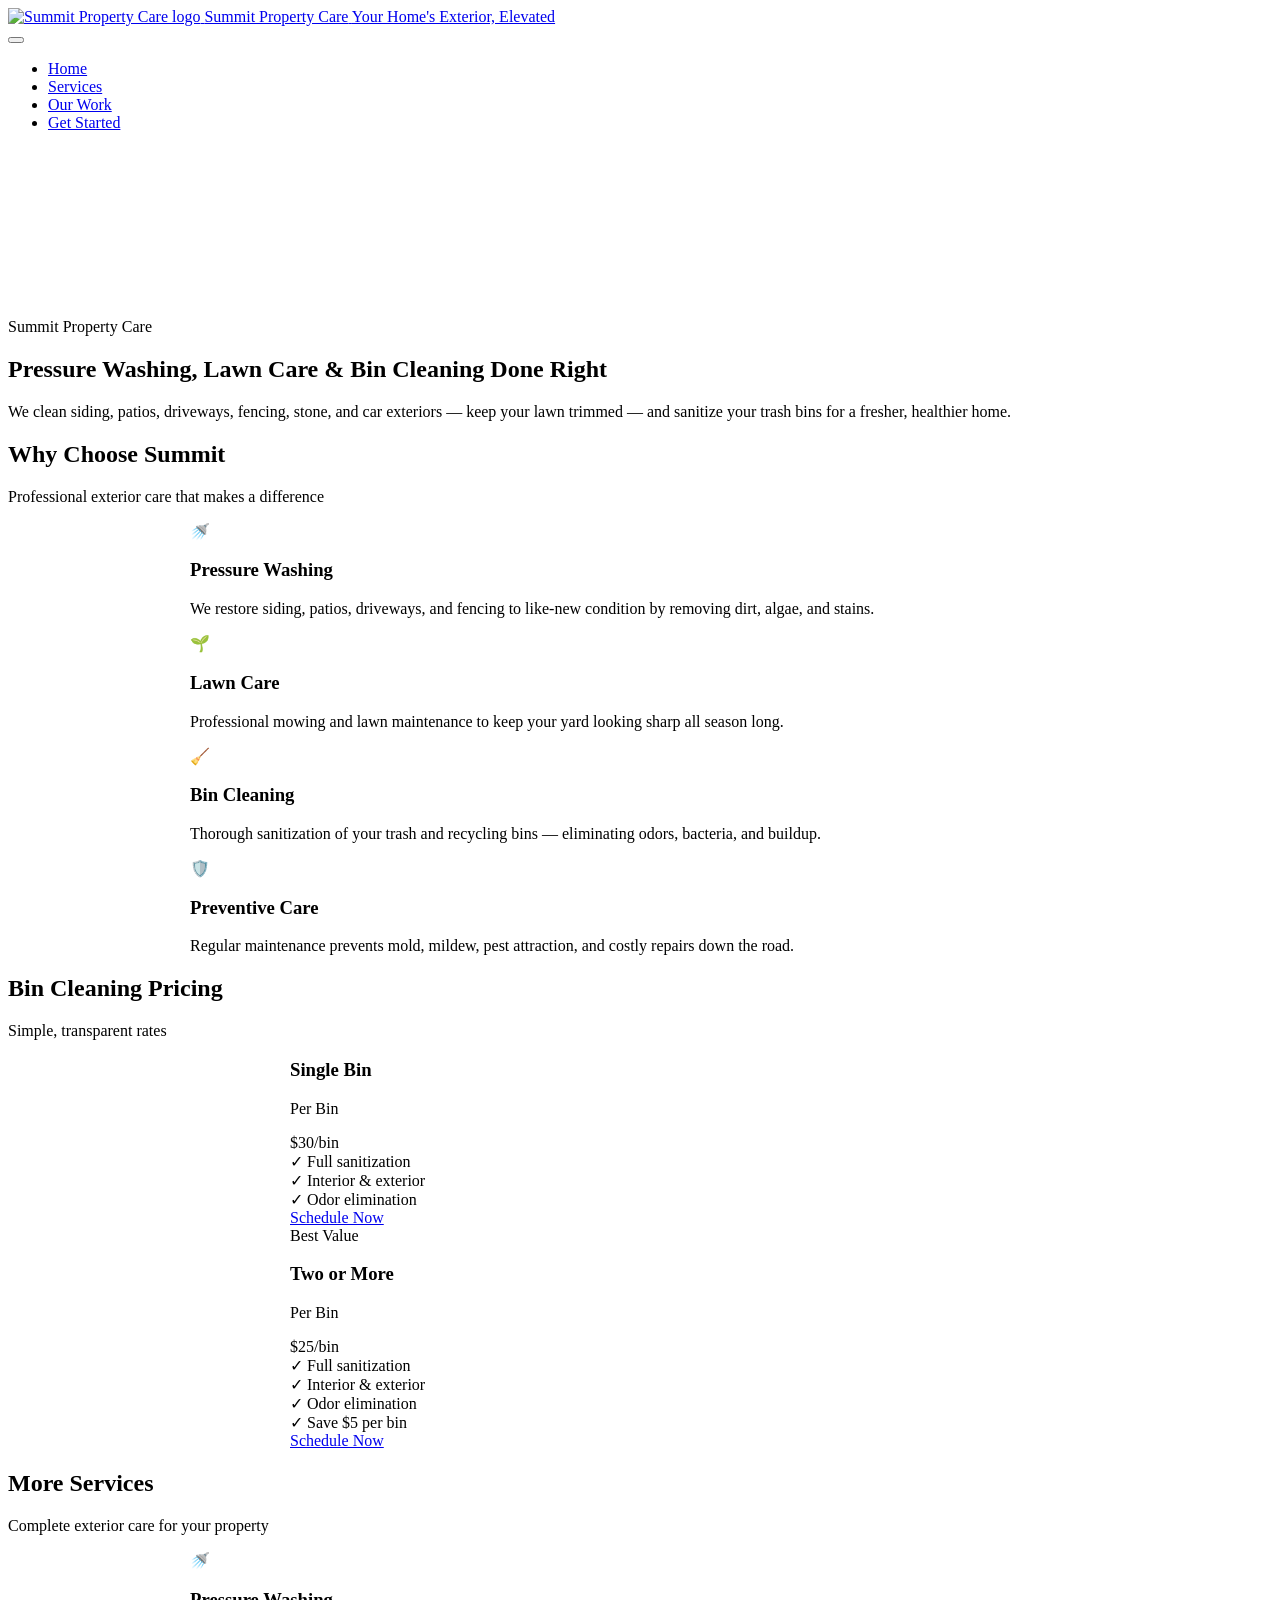
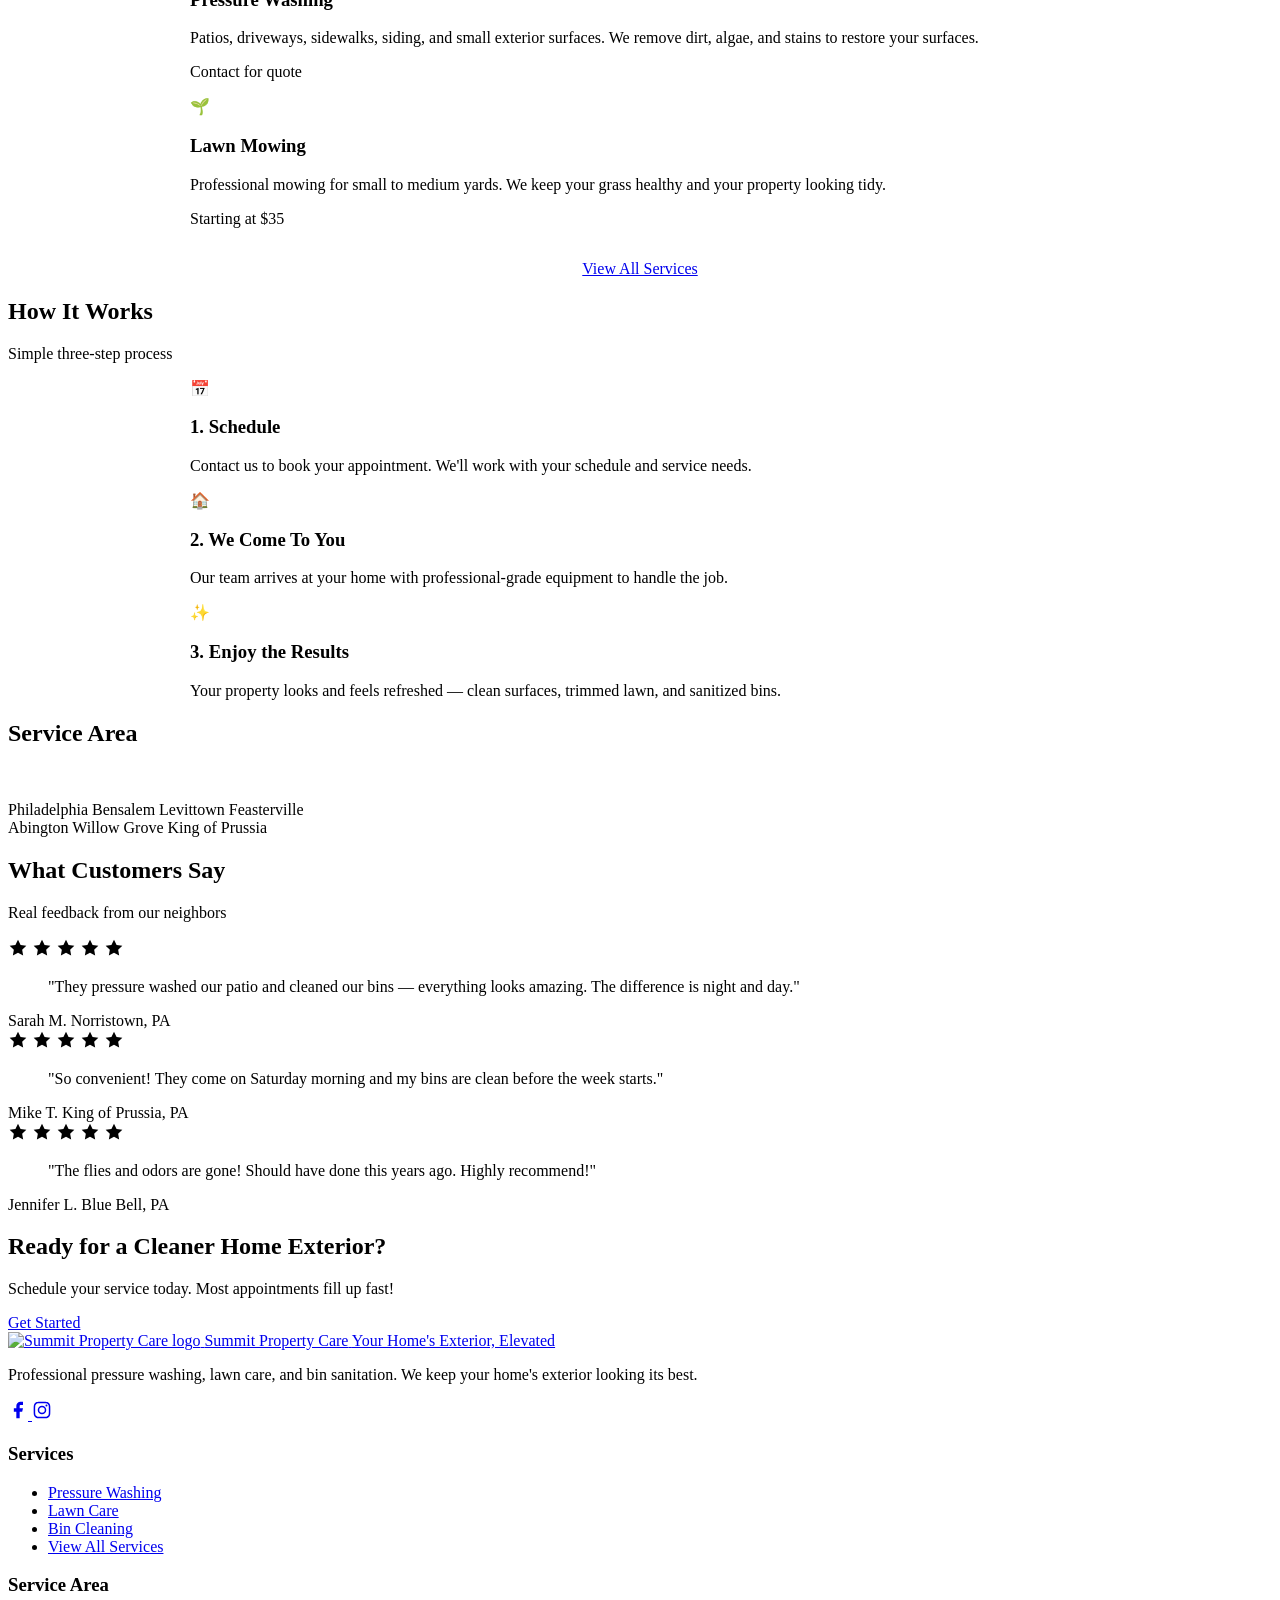
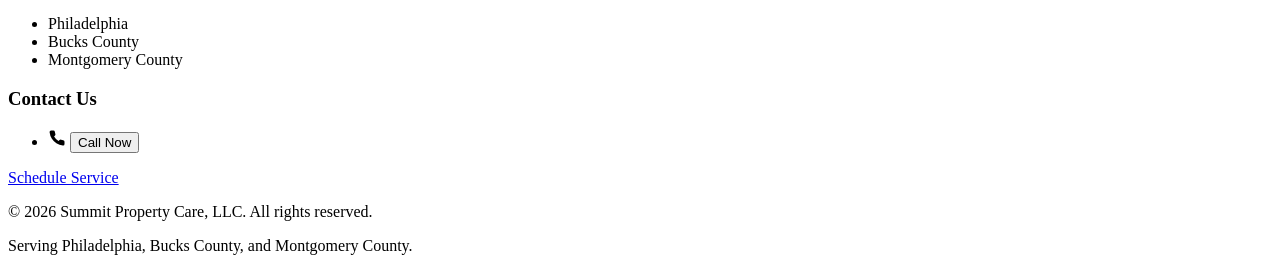
==== commit 41941c5b: "Add video hero, Our Work page with galleries, update Instagram link" ====
--- a/docs/index.html
+++ b/docs/index.html
@@ -25,7 +25,7 @@
   <meta name="twitter:image" content="https://summitpropertycarellc.com/assets/images/og-image.jpg">
 
   <!-- Favicon -->
-  <link rel="icon" type="image/svg+xml" href="./assets/images/favicon.svg">
+  <link rel="icon" type="image/svg+xml" href="/assets/images/favicon.svg">
 
   <!-- Fonts -->
   <link rel="preconnect" href="https://fonts.googleapis.com">
@@ -33,7 +33,7 @@
   <link href="https://fonts.googleapis.com/css2?family=Inter:wght@400;500;600;700&family=Playfair+Display:wght@600;700&display=swap" rel="stylesheet">
 
   <!-- CSS -->
-  <link rel="stylesheet" href="./assets/css/styles.css">
+  <link rel="stylesheet" href="/assets/css/styles.css">
 
   <title>Home - Summit Property Care</title>
 
@@ -83,7 +83,7 @@
     },
     "sameAs": [
       "https://www.facebook.com/profile.php?id=61585159997611",
-      "https://instagram.com/summitpropertycare"
+      "https://www.instagram.com/summit_property_care"
     ]
   }
   </script>
@@ -91,8 +91,8 @@
 <body>
   <header class="site-header" id="site-header">
   <div class="container">
-    <a href="./index.html" class="logo" aria-label="Summit Property Care - Home">
-      <img src="./assets/images/logo.svg" alt="Summit Property Care logo" class="logo-icon" width="48" height="48">
+    <a href="/" class="logo" aria-label="Summit Property Care - Home">
+      <img src="/assets/images/logo.svg" alt="Summit Property Care logo" class="logo-icon" width="48" height="48">
       <span class="logo-text">
         <span class="logo-name">Summit Property Care</span>
         <span class="logo-tagline">Your Home's Exterior, Elevated</span>
@@ -105,9 +105,10 @@
       </button>
 
       <ul class="nav-menu" id="nav-menu">
-        <li><a href="./index.html" class="nav-link active">Home</a></li>
-        <li><a href="./services/index.html" class="nav-link">Services</a></li>
-        <li><a href="./contact/index.html" class="nav-link nav-link--cta">Get Started</a></li>
+        <li><a href="/" class="nav-link active">Home</a></li>
+        <li><a href="/services/" class="nav-link">Services</a></li>
+        <li><a href="/our-work/" class="nav-link">Our Work</a></li>
+        <li><a href="/contact/" class="nav-link nav-link--cta">Get Started</a></li>
       </ul>
     </nav>
   </div>
@@ -119,7 +120,12 @@
 
 
 <section class="hero">
-  <div class="hero-bg"></div>
+  <div class="hero-video-wrapper">
+    <video class="hero-video" autoplay muted loop playsinline poster="/assets/images/front-car.jpeg">
+      <source src="/assets/images/pressure-washing-hero.mp4" type="video/mp4">
+    </video>
+    <div class="hero-video-overlay"></div>
+  </div>
   <div class="container">
     <div class="hero-content">
       
@@ -200,7 +206,7 @@
           </div>
         </div>
         <div class="pricing-card-cta">
-          <a href="./contact/index.html" class="btn btn--primary">Schedule Now</a>
+          <a href="/contact/" class="btn btn--primary">Schedule Now</a>
         </div>
       </div>
 
@@ -232,7 +238,7 @@
           </div>
         </div>
         <div class="pricing-card-cta">
-          <a href="./contact/index.html" class="btn btn--primary">Schedule Now</a>
+          <a href="/contact/" class="btn btn--primary">Schedule Now</a>
         </div>
       </div>
     </div>
@@ -263,7 +269,7 @@
     </div>
 
     <div style="text-align: center; margin-top: 2rem;">
-      <a href="./services/index.html" class="btn btn--secondary">View All Services</a>
+      <a href="/services/" class="btn btn--secondary">View All Services</a>
     </div>
   </div>
 </section>
@@ -393,7 +399,7 @@
         <p class="cta-text">Schedule your service today. Most appointments fill up fast!</p>
       </div>
       <div class="cta-action">
-        <a href="./contact/index.html" class="btn btn--accent btn--large">Get Started</a>
+        <a href="/contact/" class="btn btn--accent btn--large">Get Started</a>
       </div>
     </div>
   </div>
@@ -404,8 +410,8 @@
   <div class="container">
     <div class="footer-grid">
       <div class="footer-brand">
-        <a href="./index.html" class="footer-logo">
-          <img src="./assets/images/logo.svg" alt="Summit Property Care logo" class="logo-icon" width="42" height="42">
+        <a href="/" class="footer-logo">
+          <img src="/assets/images/logo.svg" alt="Summit Property Care logo" class="logo-icon" width="42" height="42">
           <span class="logo-text">
             <span class="logo-name">Summit Property Care</span>
             <span class="logo-tagline">Your Home's Exterior, Elevated</span>
@@ -416,7 +422,7 @@
           <a href="https://www.facebook.com/profile.php?id=61585159997611" target="_blank" rel="noopener noreferrer" aria-label="Facebook">
             <svg viewBox="0 0 24 24" width="20" height="20" fill="currentColor"><path d="M18 2h-3a5 5 0 00-5 5v3H7v4h3v8h4v-8h3l1-4h-4V7a1 1 0 011-1h3z"/></svg>
           </a>
-          <a href="https://instagram.com/summitpropertycare" target="_blank" rel="noopener noreferrer" aria-label="Instagram">
+          <a href="https://www.instagram.com/summit_property_care" target="_blank" rel="noopener noreferrer" aria-label="Instagram">
             <svg viewBox="0 0 24 24" width="20" height="20" fill="currentColor"><path d="M12 2c2.717 0 3.056.01 4.122.06 1.065.05 1.79.217 2.428.465.66.254 1.216.598 1.772 1.153a4.908 4.908 0 011.153 1.772c.247.637.415 1.363.465 2.428.047 1.066.06 1.405.06 4.122 0 2.717-.01 3.056-.06 4.122-.05 1.065-.218 1.79-.465 2.428a4.883 4.883 0 01-1.153 1.772 4.915 4.915 0 01-1.772 1.153c-.637.247-1.363.415-2.428.465-1.066.047-1.405.06-4.122.06-2.717 0-3.056-.01-4.122-.06-1.065-.05-1.79-.218-2.428-.465a4.89 4.89 0 01-1.772-1.153 4.904 4.904 0 01-1.153-1.772c-.248-.637-.415-1.363-.465-2.428C2.013 15.056 2 14.717 2 12c0-2.717.01-3.056.06-4.122.05-1.066.217-1.79.465-2.428a4.88 4.88 0 011.153-1.772A4.897 4.897 0 015.45 2.525c.638-.248 1.362-.415 2.428-.465C8.944 2.013 9.283 2 12 2zm0 1.802c-2.67 0-2.986.01-4.04.058-.976.045-1.505.207-1.858.344-.466.182-.8.398-1.15.748-.35.35-.566.684-.748 1.15-.137.353-.3.882-.344 1.857-.048 1.055-.058 1.37-.058 4.041 0 2.67.01 2.986.058 4.04.045.976.207 1.505.344 1.858.182.466.399.8.748 1.15.35.35.684.566 1.15.748.353.137.882.3 1.857.344 1.054.048 1.37.058 4.041.058 2.67 0 2.987-.01 4.04-.058.976-.045 1.505-.207 1.858-.344.466-.182.8-.398 1.15-.748.35-.35.566-.684.748-1.15.137-.353.3-.882.344-1.857.048-1.055.058-1.37.058-4.041 0-2.67-.01-2.986-.058-4.04-.045-.976-.207-1.505-.344-1.858a3.097 3.097 0 00-.748-1.15 3.098 3.098 0 00-1.15-.748c-.353-.137-.882-.3-1.857-.344-1.055-.048-1.37-.058-4.041-.058zm0 3.063a5.135 5.135 0 110 10.27 5.135 5.135 0 010-10.27zm0 8.468a3.333 3.333 0 100-6.666 3.333 3.333 0 000 6.666zm6.538-8.671a1.2 1.2 0 11-2.4 0 1.2 1.2 0 012.4 0z"/></svg>
           </a>
         </div>
@@ -425,10 +431,10 @@
       <div class="footer-services">
         <h3>Services</h3>
         <ul>
-          <li><a href="./services/index.html#pressure-washing">Pressure Washing</a></li>
-          <li><a href="./services/index.html#lawn-care">Lawn Care</a></li>
-          <li><a href="./services/index.html#bin-cleaning">Bin Cleaning</a></li>
-          <li><a href="./services/index.html">View All Services</a></li>
+          <li><a href="/services/#pressure-washing">Pressure Washing</a></li>
+          <li><a href="/services/#lawn-care">Lawn Care</a></li>
+          <li><a href="/services/#bin-cleaning">Bin Cleaning</a></li>
+          <li><a href="/services/">View All Services</a></li>
         </ul>
       </div>
 
@@ -450,7 +456,7 @@
           </li>
         </ul>
         <div class="footer-cta">
-          <a href="./contact/index.html" class="btn btn--primary">Schedule Service</a>
+          <a href="/contact/" class="btn btn--primary">Schedule Service</a>
         </div>
       </div>
     </div>
@@ -463,6 +469,6 @@
 </footer>
 
 
-  <script src="./assets/js/main.js" defer></script>
+  <script src="/assets/js/main.js" defer></script>
 </body>
 </html>
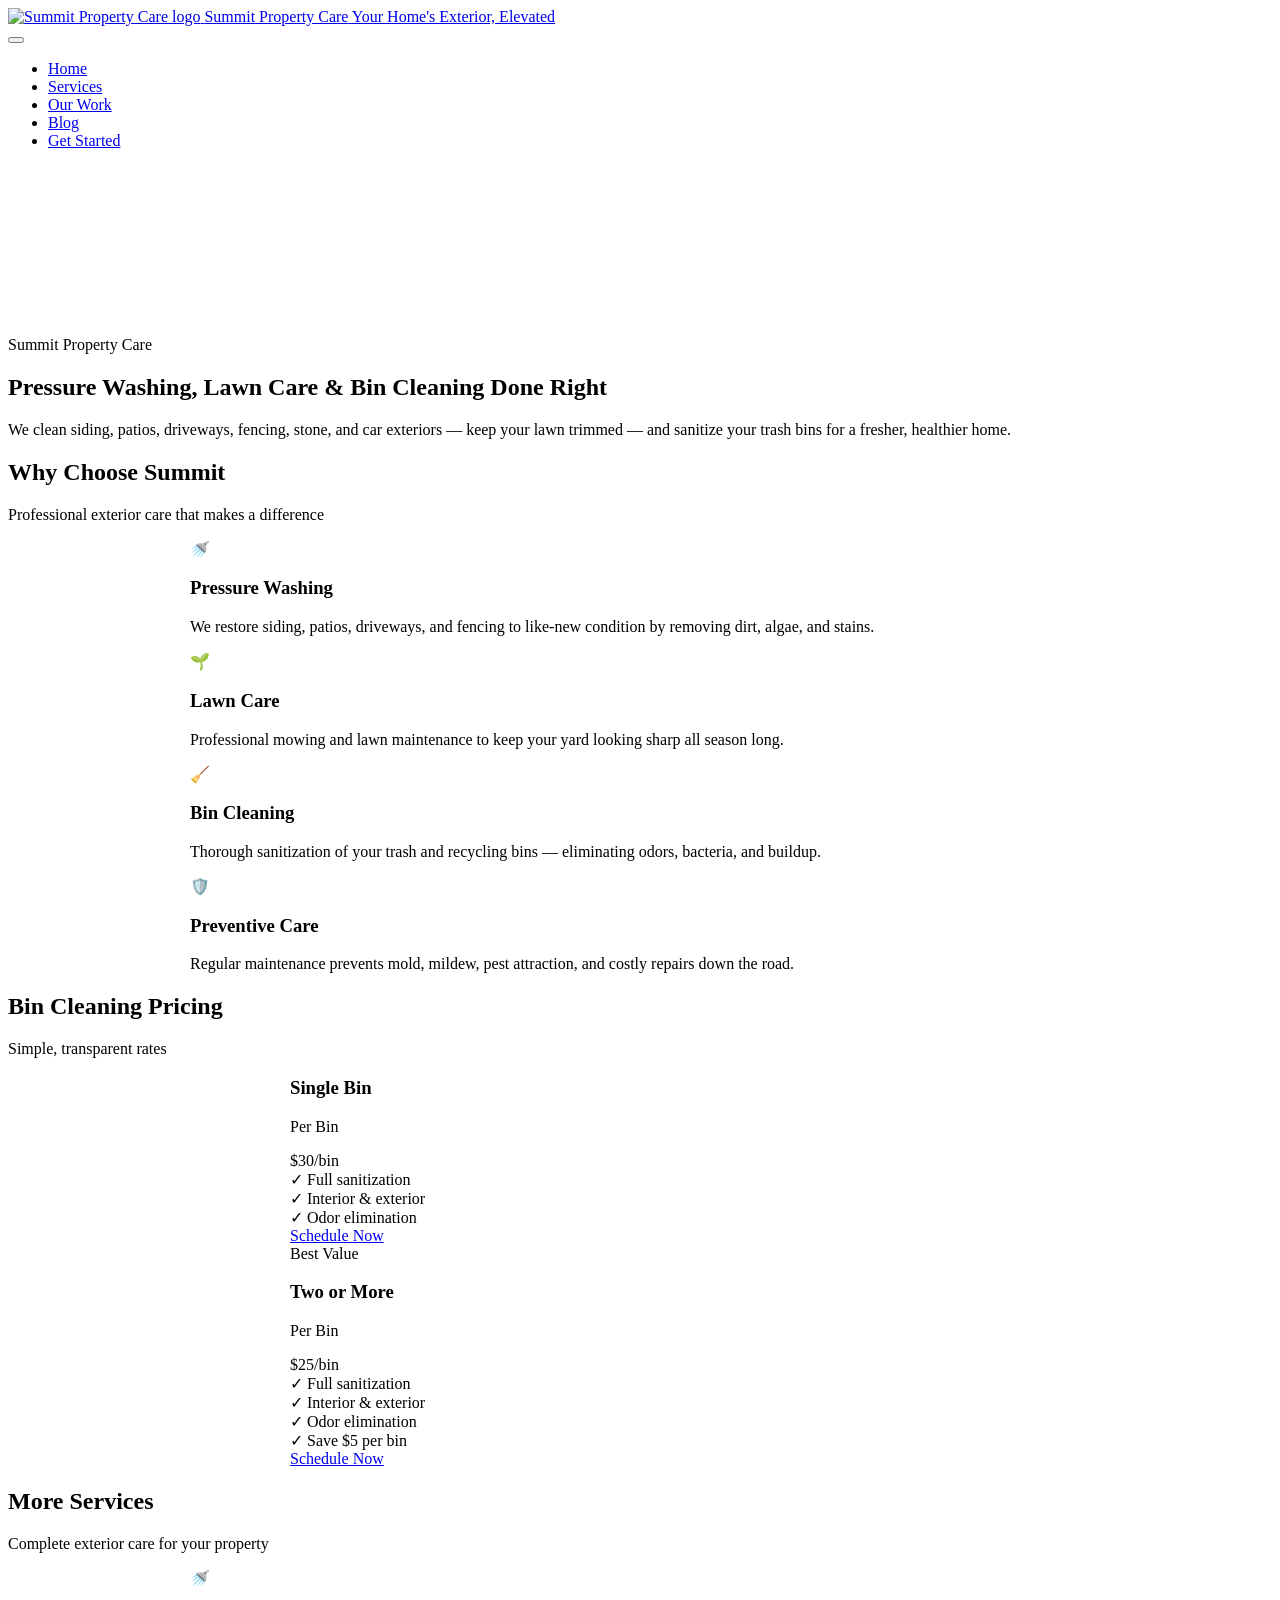
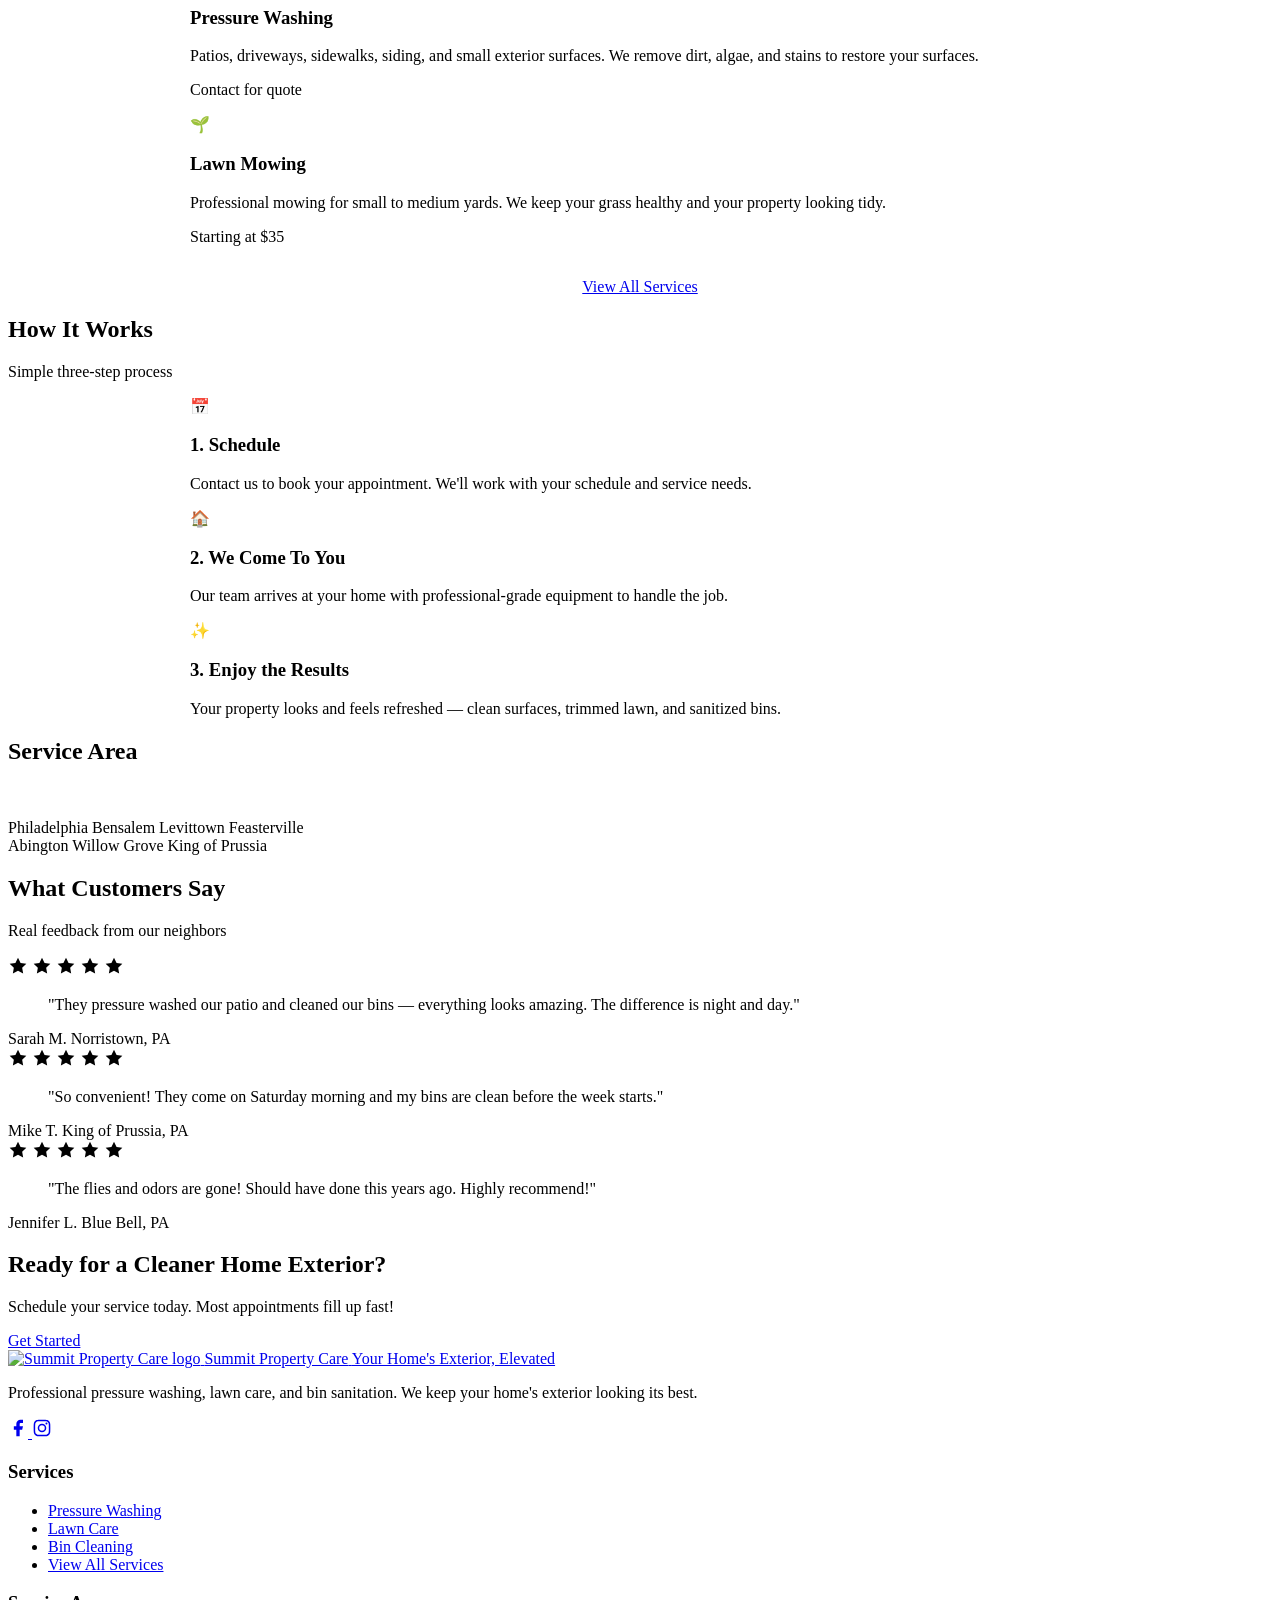
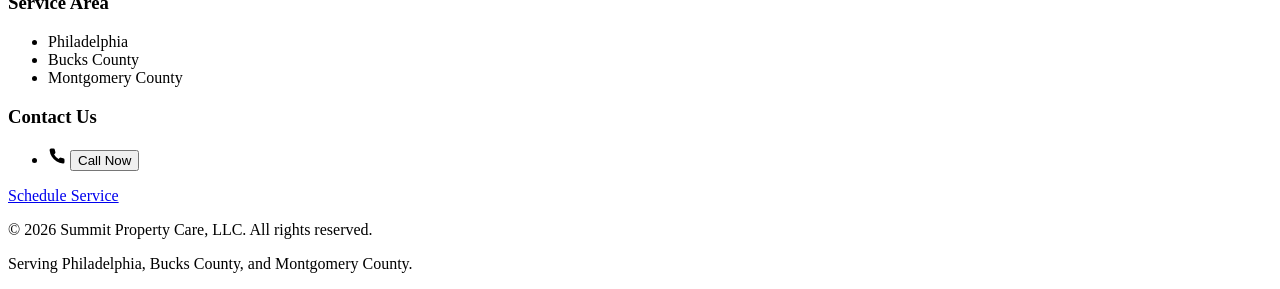
==== commit 20f6e5e4: "Add blog section with trash bin cleaning Philadelphia post, blog nav, and styles" ====
--- a/docs/index.html
+++ b/docs/index.html
@@ -108,6 +108,7 @@
         <li><a href="/" class="nav-link active">Home</a></li>
         <li><a href="/services/" class="nav-link">Services</a></li>
         <li><a href="/our-work/" class="nav-link">Our Work</a></li>
+        <li><a href="/blog/" class="nav-link">Blog</a></li>
         <li><a href="/contact/" class="nav-link nav-link--cta">Get Started</a></li>
       </ul>
     </nav>
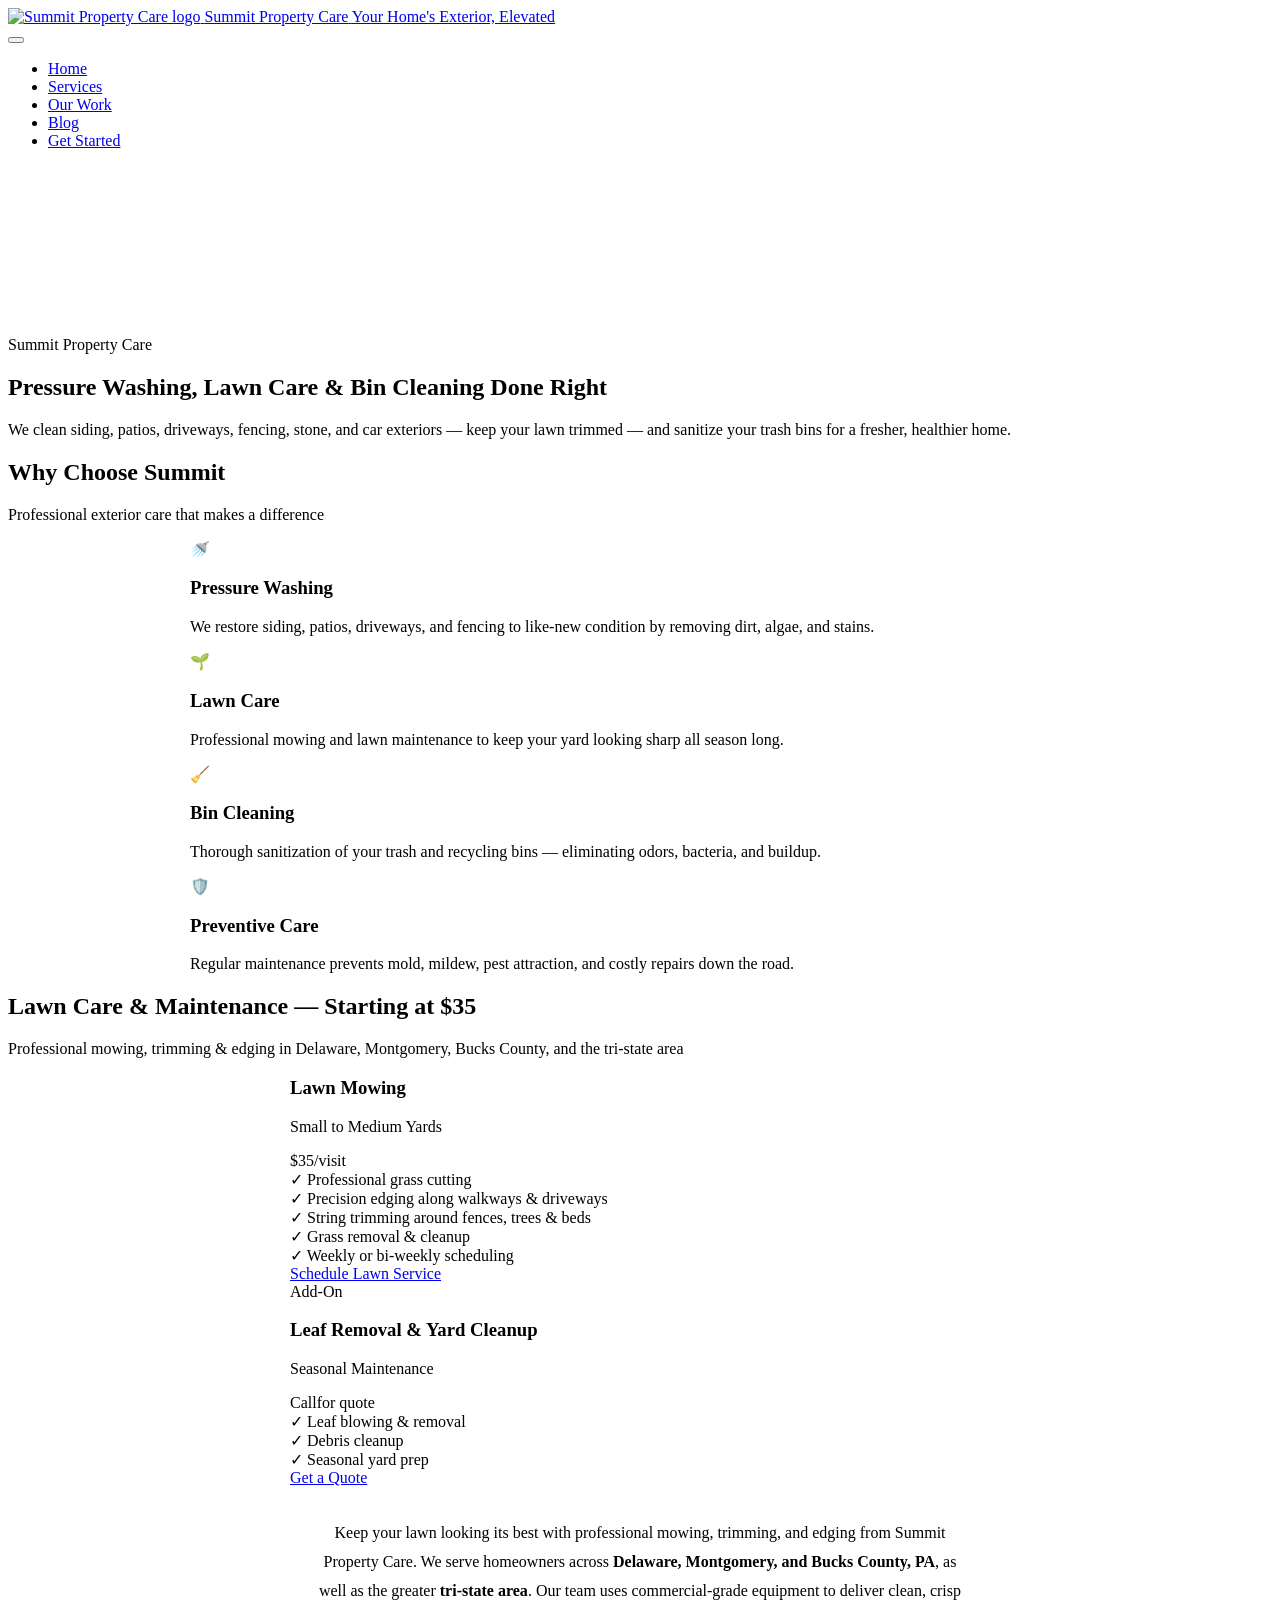
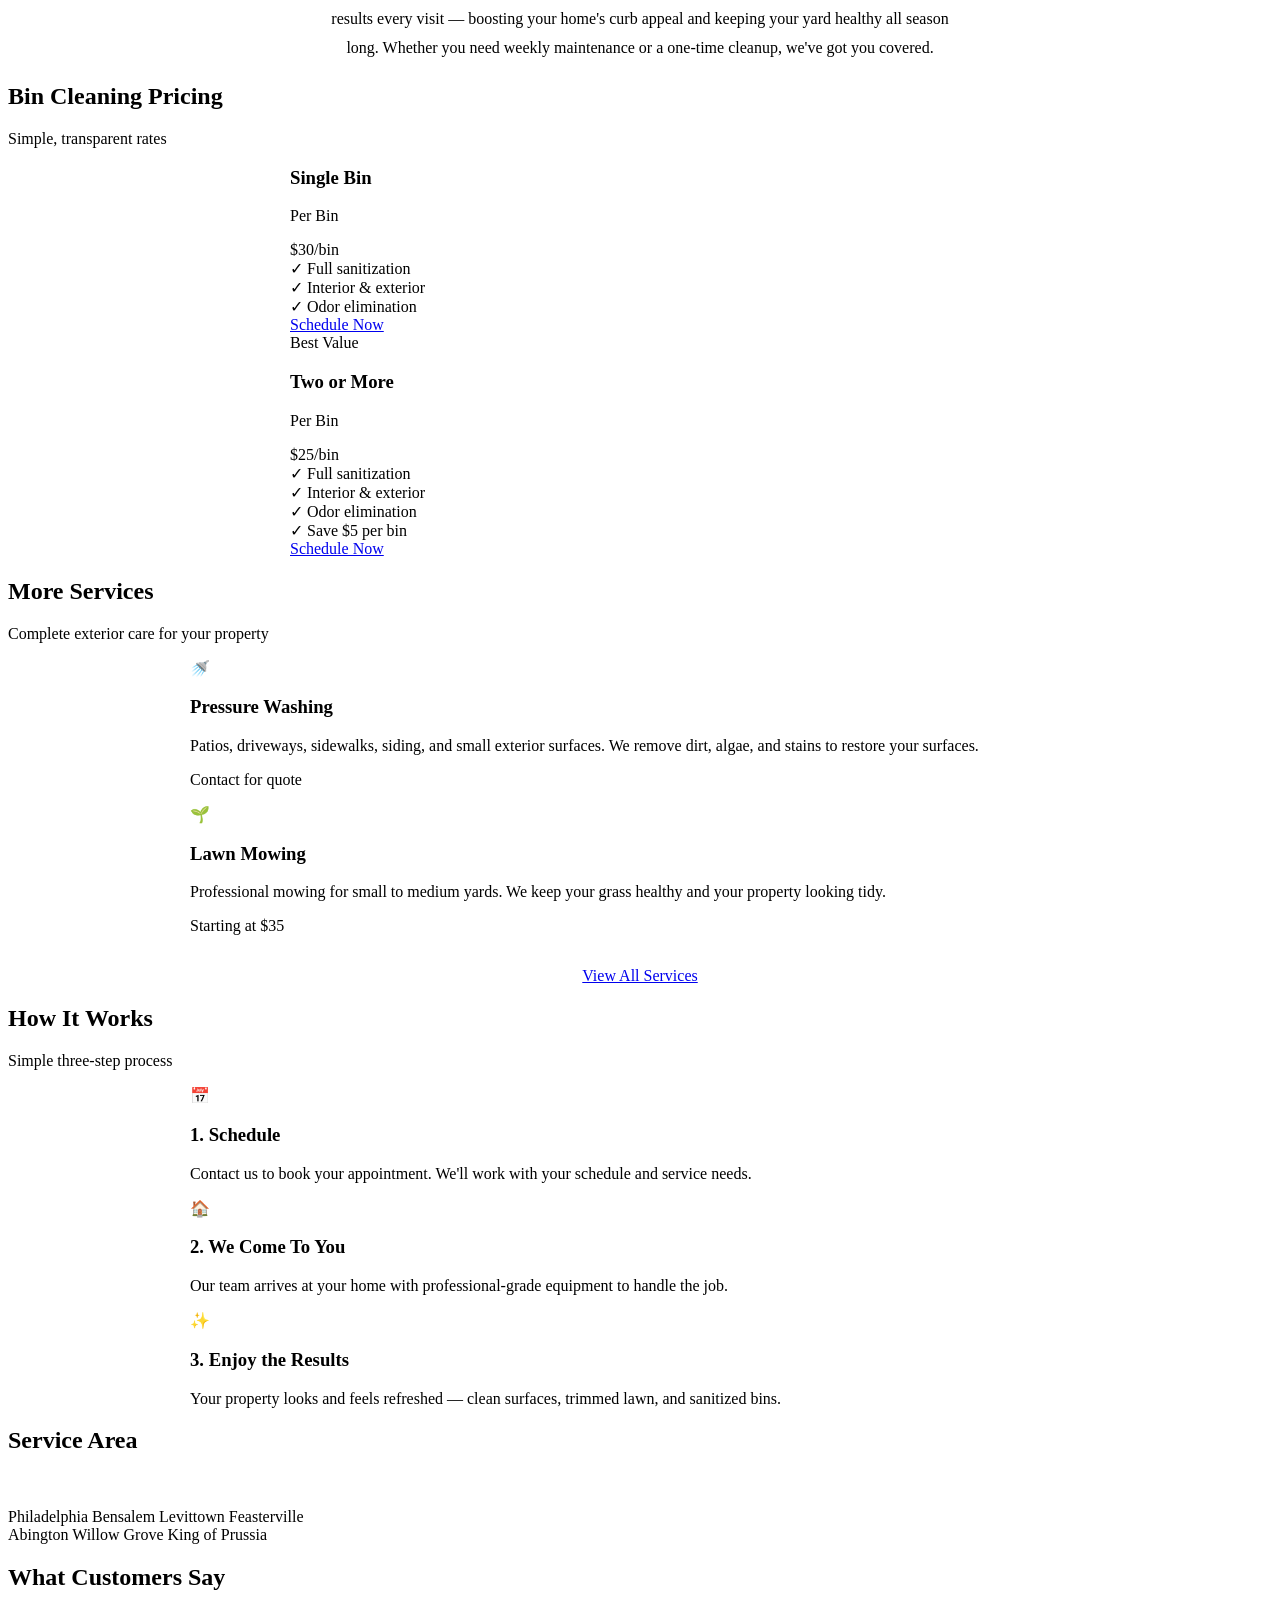
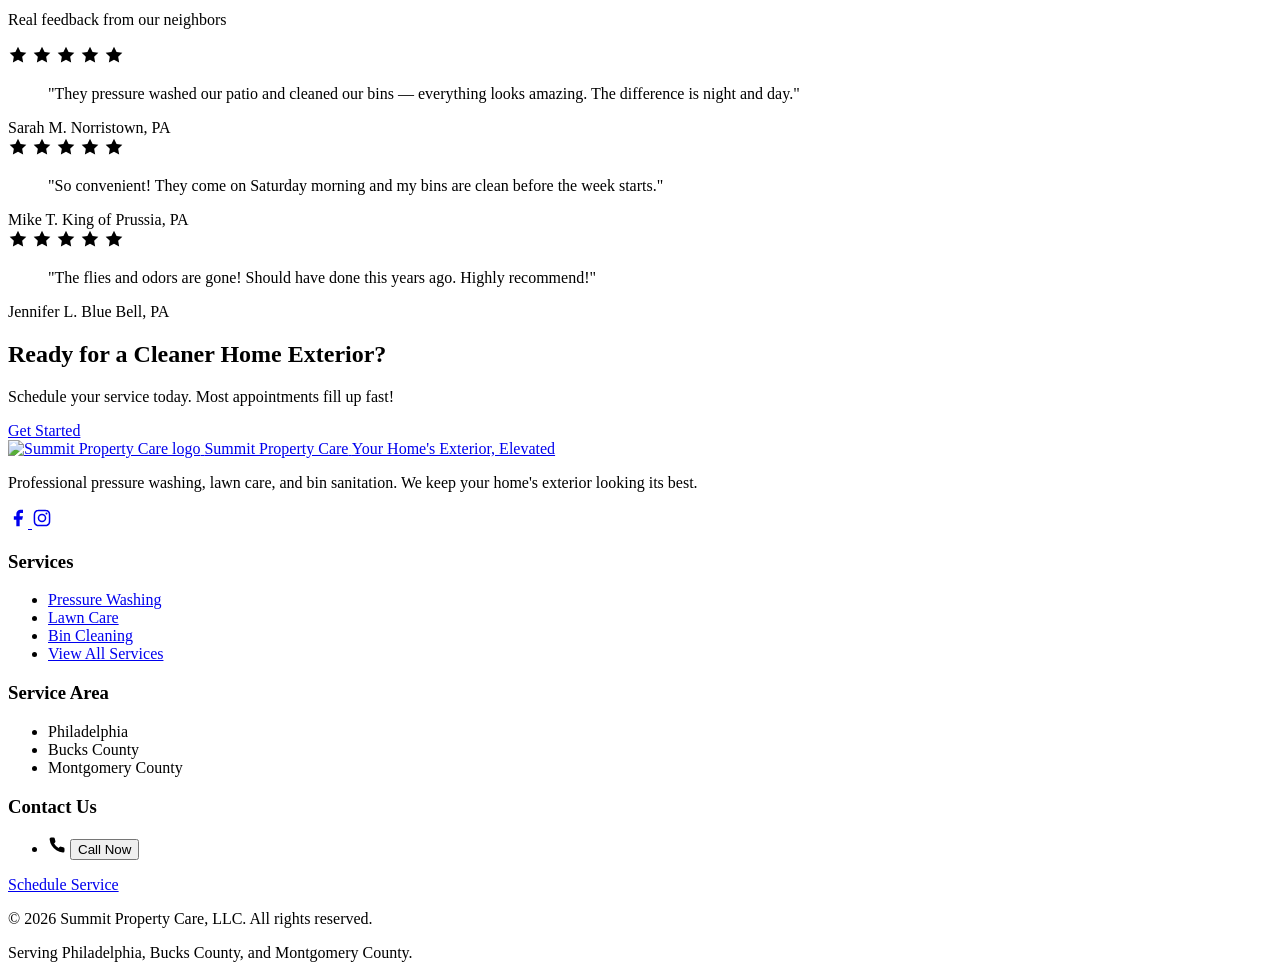
==== commit 1c0e9bc3: "Add lawn care pricing section with SEO copy to home page above Bin Cleaning" ====
--- a/docs/index.html
+++ b/docs/index.html
@@ -3,7 +3,7 @@
 <head>
   <meta charset="UTF-8">
   <meta name="viewport" content="width=device-width, initial-scale=1.0">
-  <meta name="description" content="Professional pressure washing, lawn care, and trash bin cleaning in Montgomery County, PA. Keep your home&#39;s exterior looking its best.">
+  <meta name="description" content="Professional lawn care, pressure washing, and bin cleaning in Delaware, Montgomery, and Bucks County, PA. Lawn mowing starting at $35. Serving the tri-state area.">
   <meta name="author" content="Summit Property Care">
   <meta name="robots" content="index, follow">
 
@@ -15,13 +15,13 @@
   <meta property="og:url" content="">
   <meta property="og:site_name" content="Summit Property Care">
   <meta property="og:title" content="Home - Summit Property Care">
-  <meta property="og:description" content="Professional pressure washing, lawn care, and trash bin cleaning in Montgomery County, PA. Keep your home&#39;s exterior looking its best.">
+  <meta property="og:description" content="Professional lawn care, pressure washing, and bin cleaning in Delaware, Montgomery, and Bucks County, PA. Lawn mowing starting at $35. Serving the tri-state area.">
   <meta property="og:image" content="https://summitpropertycarellc.com/assets/images/og-image.jpg">
 
   <!-- Twitter Card -->
   <meta name="twitter:card" content="summary_large_image">
   <meta name="twitter:title" content="Home - Summit Property Care">
-  <meta name="twitter:description" content="Professional pressure washing, lawn care, and trash bin cleaning in Montgomery County, PA. Keep your home&#39;s exterior looking its best.">
+  <meta name="twitter:description" content="Professional lawn care, pressure washing, and bin cleaning in Delaware, Montgomery, and Bucks County, PA. Lawn mowing starting at $35. Serving the tri-state area.">
   <meta name="twitter:image" content="https://summitpropertycarellc.com/assets/images/og-image.jpg">
 
   <!-- Favicon -->
@@ -179,6 +179,84 @@
 <section class="section section--alt">
   <div class="container">
     <div class="section-header">
+      <h2 class="section-title">Lawn Care &amp; Maintenance — Starting at $35</h2>
+      <p class="section-subtitle">Professional mowing, trimming &amp; edging in Delaware, Montgomery, Bucks County, and the tri-state area</p>
+    </div>
+
+    <div class="pricing-grid" style="max-width: 700px; margin: 0 auto;">
+      <div class="pricing-card">
+        <div class="pricing-card-header">
+          <h3 class="pricing-card-title">Lawn Mowing</h3>
+          <p class="pricing-card-subtitle">Small to Medium Yards</p>
+        </div>
+        <div class="pricing-card-price">
+          <div class="price-amount">$35<span>/visit</span></div>
+        </div>
+        <div class="pricing-card-features">
+          <div class="pricing-feature">
+            <span class="pricing-feature-icon">✓</span>
+            <span class="pricing-feature-text">Professional grass cutting</span>
+          </div>
+          <div class="pricing-feature">
+            <span class="pricing-feature-icon">✓</span>
+            <span class="pricing-feature-text">Precision edging along walkways &amp; driveways</span>
+          </div>
+          <div class="pricing-feature">
+            <span class="pricing-feature-icon">✓</span>
+            <span class="pricing-feature-text">String trimming around fences, trees &amp; beds</span>
+          </div>
+          <div class="pricing-feature">
+            <span class="pricing-feature-icon">✓</span>
+            <span class="pricing-feature-text">Grass removal &amp; cleanup</span>
+          </div>
+          <div class="pricing-feature">
+            <span class="pricing-feature-icon">✓</span>
+            <span class="pricing-feature-text">Weekly or bi-weekly scheduling</span>
+          </div>
+        </div>
+        <div class="pricing-card-cta">
+          <a href="/contact/" class="btn btn--primary">Schedule Lawn Service</a>
+        </div>
+      </div>
+
+      <div class="pricing-card" style="border-color: var(--color-primary);">
+        <span class="pricing-badge">Add-On</span>
+        <div class="pricing-card-header">
+          <h3 class="pricing-card-title">Leaf Removal &amp; Yard Cleanup</h3>
+          <p class="pricing-card-subtitle">Seasonal Maintenance</p>
+        </div>
+        <div class="pricing-card-price">
+          <div class="price-amount">Call<span>for quote</span></div>
+        </div>
+        <div class="pricing-card-features">
+          <div class="pricing-feature">
+            <span class="pricing-feature-icon">✓</span>
+            <span class="pricing-feature-text">Leaf blowing &amp; removal</span>
+          </div>
+          <div class="pricing-feature">
+            <span class="pricing-feature-icon">✓</span>
+            <span class="pricing-feature-text">Debris cleanup</span>
+          </div>
+          <div class="pricing-feature">
+            <span class="pricing-feature-icon">✓</span>
+            <span class="pricing-feature-text">Seasonal yard prep</span>
+          </div>
+        </div>
+        <div class="pricing-card-cta">
+          <a href="/contact/" class="btn btn--primary">Get a Quote</a>
+        </div>
+      </div>
+    </div>
+
+    <div style="text-align: center; margin-top: 2rem; max-width: 650px; margin-left: auto; margin-right: auto; line-height: 1.8;">
+      <p>Keep your lawn looking its best with professional mowing, trimming, and edging from Summit Property Care. We serve homeowners across <strong>Delaware, Montgomery, and Bucks County, PA</strong>, as well as the greater <strong>tri-state area</strong>. Our team uses commercial-grade equipment to deliver clean, crisp results every visit — boosting your home's curb appeal and keeping your yard healthy all season long. Whether you need weekly maintenance or a one-time cleanup, we've got you covered.</p>
+    </div>
+  </div>
+</section>
+
+<section class="section">
+  <div class="container">
+    <div class="section-header">
       <h2 class="section-title">Bin Cleaning Pricing</h2>
       <p class="section-subtitle">Simple, transparent rates</p>
     </div>
